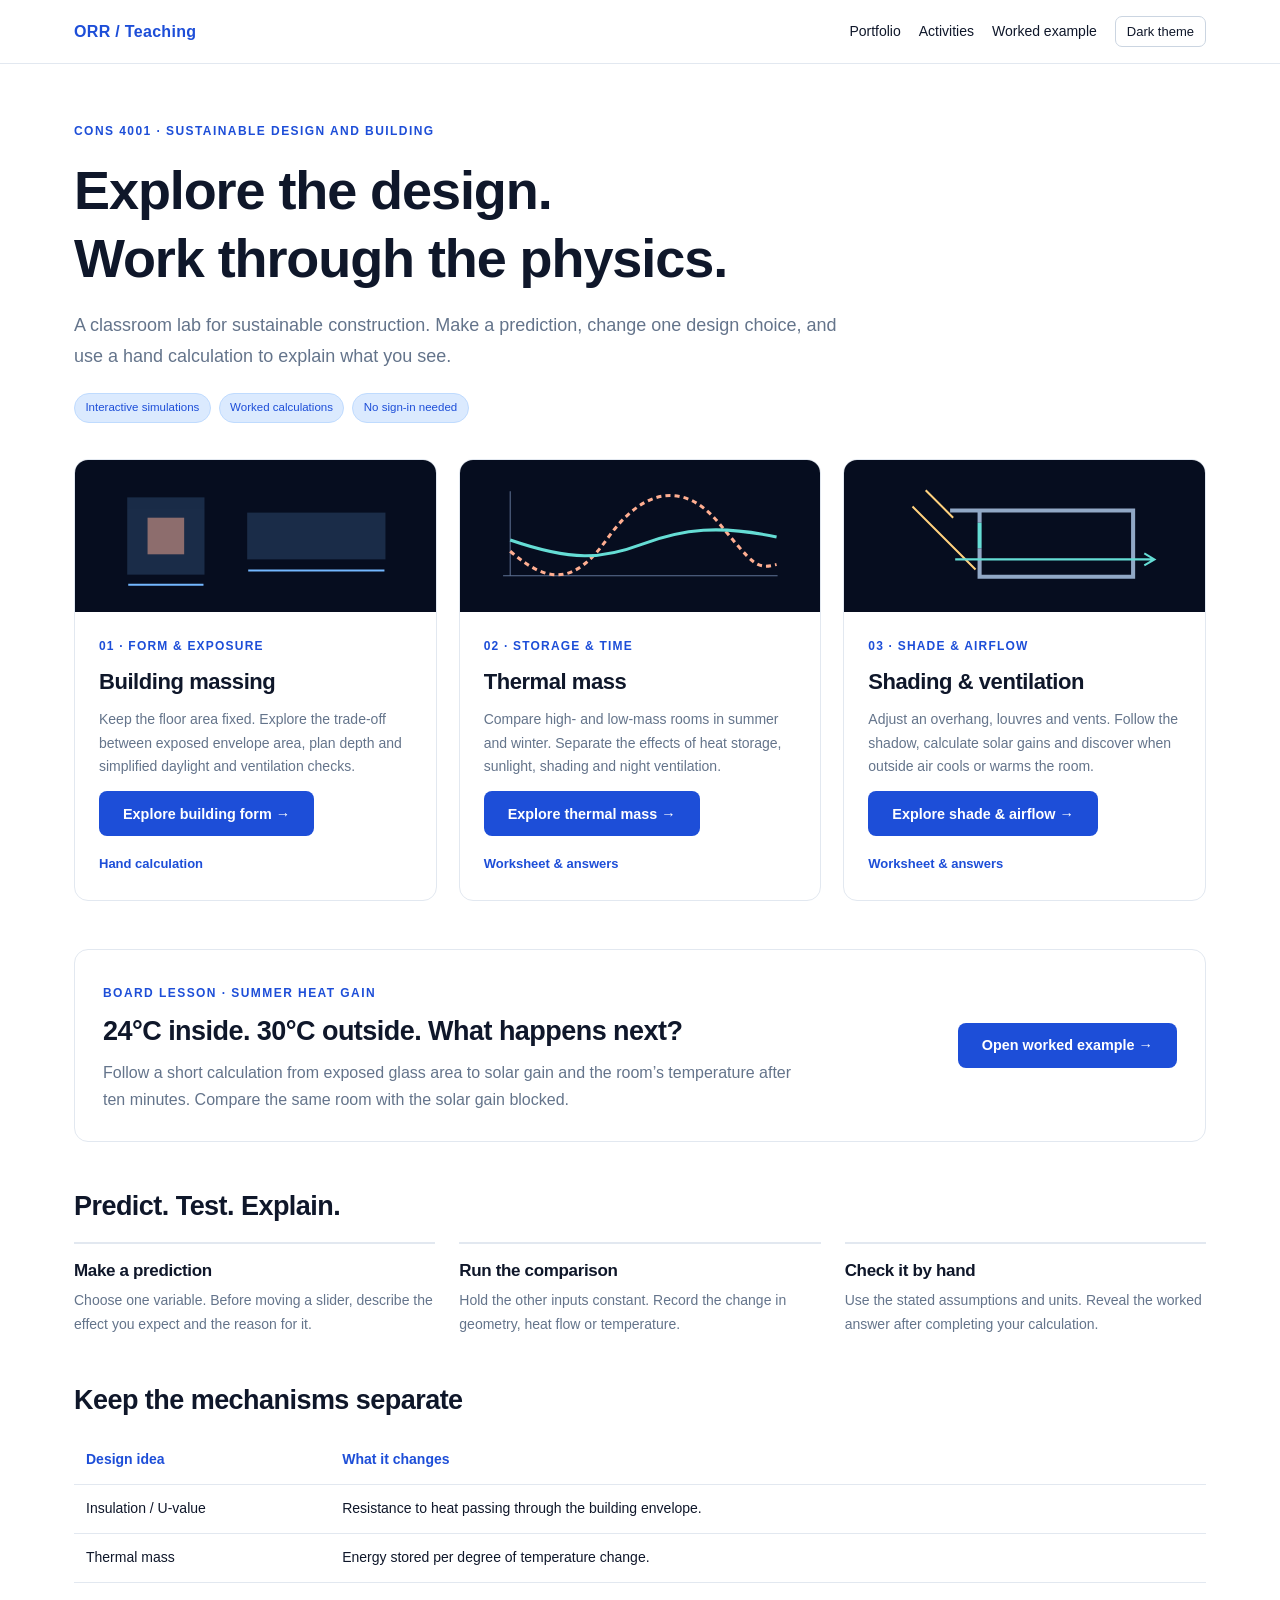
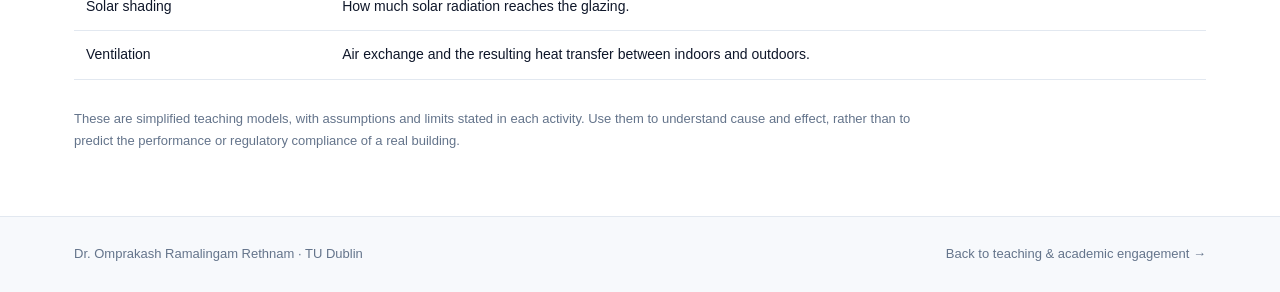
==== teaching/index.html @ 3f5b59b4 "Add Sustainable Construction Lab with interactive classroom activities" ====
<!DOCTYPE html>
<html lang="en" data-theme="light"><head><meta charset="utf-8"><meta name="viewport" content="width=device-width,initial-scale=1">
<title>Sustainable Construction Lab | Dr. Omprakash Ramalingam Rethnam</title>
<meta name="description" content="Interactive teaching tools and worked calculations for building form, thermal mass, solar shading and natural ventilation. Sustainable construction with Dr. Omprakash Ramalingam Rethnam, TU Dublin.">
<link rel="stylesheet" href="../css/style.css"><link rel="stylesheet" href="../css/teaching.css">
</head><body>
<header class="lab-header"><div class="lab-header-inner"><a class="lab-brand" href="../index.html">ORR / Teaching</a><nav aria-label="Teaching navigation"><a href="../index.html#teaching">Portfolio</a><a href="#activities">Activities</a><a href="#worked-example">Worked example</a><button id="labTheme" class="lab-theme" type="button">Dark theme</button></nav></div></header>
<main class="lab-main"><span class="lab-eyebrow">CONS 4001 · Sustainable Design and Building</span><h1>Explore the design.<br>Work through the physics.</h1><p class="lab-lead">A classroom lab for sustainable construction. Make a prediction, change one design choice, and use a hand calculation to explain what you see.</p>
<div class="lab-meta"><span class="chip">Interactive simulations</span><span class="chip">Worked calculations</span><span class="chip">No sign-in needed</span></div>
<div id="activities" class="lesson-grid">
<article class="lesson-card"><div class="lesson-art"><svg viewBox="0 0 300 120" role="img" aria-label="Compact and elongated building footprints"><rect x="25" y="23" width="74" height="74" fill="currentColor" opacity=".18" stroke="currentColor" stroke-width="2"/><rect x="44" y="42" width="36" height="36" fill="#ffae91" opacity=".5"/><rect x="143" y="38" width="134" height="44" fill="currentColor" opacity=".18" stroke="currentColor" stroke-width="2"/><path d="M25 108H99M143 94H277" stroke="currentColor" stroke-width="2"/></svg></div><div class="lesson-body"><span class="lesson-index">01 · Form & exposure</span><h2>Building massing</h2><p>Keep the floor area fixed. Explore the trade-off between exposed envelope area, plan depth and simplified daylight and ventilation checks.</p><a class="btn btn-primary" href="building-massing.html">Explore building form →</a><div class="lesson-links"><a href="building-massing.html#calculate">Hand calculation</a></div></div></article>
<article class="lesson-card"><div class="lesson-art"><svg viewBox="0 0 300 120" role="img" aria-label="Large and small daily temperature swings"><path d="M15 99H285M22 16V99" fill="none" stroke="#5e7194"/><path d="M22 75C58 106 84 110 118 62S192 5 227 47S264 93 284 88" fill="none" stroke="#ffae91" stroke-width="3" stroke-dasharray="5 4"/><path d="M22 64C83 85 112 83 152 68S228 49 284 61" fill="none" stroke="#65ddd5" stroke-width="3"/></svg></div><div class="lesson-body"><span class="lesson-index">02 · Storage & time</span><h2>Thermal mass</h2><p>Compare high- and low-mass rooms in summer and winter. Separate the effects of heat storage, sunlight, shading and night ventilation.</p><a class="btn btn-primary" href="thermal-mass.html">Explore thermal mass →</a><div class="lesson-links"><a href="thermal-mass.html#calculate">Worksheet & answers</a></div></div></article>
<article class="lesson-card"><div class="lesson-art"><svg viewBox="0 0 300 120" role="img" aria-label="A shaded room with cross ventilation"><path d="M77 35H257V100H106V72M106 35V47" fill="none" stroke="#91a8c6" stroke-width="4"/><path d="M106 47V72" stroke="#65ddd5" stroke-width="4"/><path d="M53 15L80 42M40 31L102 93" stroke="#ffd17e" stroke-width="2"/><path d="M82 83H277M268 77L278 83L268 89" fill="none" stroke="#65ddd5" stroke-width="2"/></svg></div><div class="lesson-body"><span class="lesson-index">03 · Shade & airflow</span><h2>Shading & ventilation</h2><p>Adjust an overhang, louvres and vents. Follow the shadow, calculate solar gains and discover when outside air cools or warms the room.</p><a class="btn btn-primary" href="shading-ventilation.html">Explore shade & airflow →</a><div class="lesson-links"><a href="shading-ventilation.html#calculate">Worksheet & answers</a></div></div></article>
</div>
<section class="lab-section" id="worked-example"><div class="board-feature"><div><span class="lab-eyebrow">Board lesson · Summer heat gain</span><h2 style="margin:10px 0">24°C inside. 30°C outside. What happens next?</h2><p>Follow a short calculation from exposed glass area to solar gain and the room’s temperature after ten minutes. Compare the same room with the solar gain blocked.</p></div><a href="summer-heat-gain.html" class="btn btn-primary">Open worked example →</a></div></section>
<section class="lab-section"><h2>Predict. Test. Explain.</h2><div class="lab-steps"><div class="lab-step"><h3>Make a prediction</h3><p>Choose one variable. Before moving a slider, describe the effect you expect and the reason for it.</p></div><div class="lab-step"><h3>Run the comparison</h3><p>Hold the other inputs constant. Record the change in geometry, heat flow or temperature.</p></div><div class="lab-step"><h3>Check it by hand</h3><p>Use the stated assumptions and units. Reveal the worked answer after completing your calculation.</p></div></div></section>
<section class="lab-section"><h2>Keep the mechanisms separate</h2><table class="lab-concept-table"><thead><tr><th>Design idea</th><th>What it changes</th></tr></thead><tbody><tr><td>Insulation / U-value</td><td>Resistance to heat passing through the building envelope.</td></tr><tr><td>Thermal mass</td><td>Energy stored per degree of temperature change.</td></tr><tr><td>Solar shading</td><td>How much solar radiation reaches the glazing.</td></tr><tr><td>Ventilation</td><td>Air exchange and the resulting heat transfer between indoors and outdoors.</td></tr></tbody></table></section>
<p class="lab-disclaimer">These are simplified teaching models, with assumptions and limits stated in each activity. Use them to understand cause and effect, rather than to predict the performance or regulatory compliance of a real building.</p>
</main><footer class="lab-footer"><div class="lab-footer-inner"><span>Dr. Omprakash Ramalingam Rethnam · TU Dublin</span><a href="../index.html#teaching">Back to teaching & academic engagement →</a></div></footer><script src="lab-navigation.js"></script></body></html>
---- css/style.css ----
/* ============================================================
   OMPRAKASH RAMALINGAM RETHNAM — ACADEMIC PORTFOLIO
   style.css
   ============================================================ */

/* ===================== VARIABLES ===================== */
:root {
    /* Colours */
    --bg: #ffffff;
    --bg-alt: #f7f9fc;
    --text: #0f172a;
    --text-muted: #64748b;
    --text-light: #94a3b8;
    --accent: #1d4ed8;
    --accent-hover: #1e40af;
    --accent-rgb: 29, 78, 216;
    --accent-light: #dbeafe;
    --accent-mid: #bfdbfe;
    --border: #e2e8f0;
    --border-strong: #cbd5e1;
    --card: #ffffff;
    --card-hover: #f8fafc;
    --shadow-sm: 0 1px 3px rgba(0,0,0,0.07), 0 1px 2px rgba(0,0,0,0.05);
    --shadow-md: 0 4px 16px rgba(0,0,0,0.08), 0 2px 6px rgba(0,0,0,0.05);
    --shadow-lg: 0 10px 40px rgba(0,0,0,0.1), 0 4px 12px rgba(0,0,0,0.06);

    /* Hero always dark */
    --hero-bg: #060d1f;
    --hero-bg2: #0a1a35;
    --hero-text: #f1f5f9;
    --hero-muted: #94a3b8;
    --hero-border: rgba(255,255,255,0.1);

    /* Layout */
    --container: 1180px;
    --nav-h: 68px;

    /* Typography */
    --font: 'Inter', -apple-system, BlinkMacSystemFont, sans-serif;

    /* Transition */
    --transition: 0.22s cubic-bezier(0.4, 0, 0.2, 1);
    --transition-slow: 0.4s cubic-bezier(0.4, 0, 0.2, 1);
}

[data-theme="dark"] {
    --bg: #060d1f;
    --bg-alt: #0c1630;
    --text: #e2e8f0;
    --text-muted: #94a3b8;
    --text-light: #64748b;
    --accent: #3b82f6;
    --accent-hover: #60a5fa;
    --accent-rgb: 59, 130, 246;
    --accent-light: #1e3a5f;
    --accent-mid: #1e40af;
    --border: #1e293b;
    --border-strong: #2d3f5c;
    --card: #0d1a2d;
    --card-hover: #111f36;
    --shadow-sm: 0 1px 3px rgba(0,0,0,0.4), 0 1px 2px rgba(0,0,0,0.3);
    --shadow-md: 0 4px 16px rgba(0,0,0,0.4), 0 2px 6px rgba(0,0,0,0.3);
    --shadow-lg: 0 10px 40px rgba(0,0,0,0.5), 0 4px 12px rgba(0,0,0,0.3);
}

/* ===================== RESET ===================== */
*, *::before, *::after { box-sizing: border-box; margin: 0; padding: 0; }
html { scroll-behavior: smooth; font-size: 16px; }
body {
    font-family: var(--font);
    background: var(--bg);
    color: var(--text);
    line-height: 1.7;
    transition: background var(--transition), color var(--transition);
    overflow-x: hidden;
}
img { max-width: 100%; display: block; }
a { text-decoration: none; color: inherit; }
button { cursor: pointer; border: none; background: none; font-family: inherit; }

/* ===================== TYPOGRAPHY ===================== */
h1, h2, h3, h4, h5 { line-height: 1.25; font-weight: 700; letter-spacing: -0.02em; }
p { color: var(--text-muted); }

/* ===================== CONTAINER ===================== */
.container {
    max-width: var(--container);
    margin: 0 auto;
    padding: 0 2rem;
}

/* ===================== NAVIGATION ===================== */
.navbar {
    position: fixed;
    top: 0;
    left: 0;
    right: 0;
    height: var(--nav-h);
    z-index: 1000;
    transition: background var(--transition), box-shadow var(--transition), border-color var(--transition);
    border-bottom: 1px solid transparent;
}
.navbar.scrolled {
    background: rgba(6, 13, 31, 0.97);
    backdrop-filter: blur(16px);
    -webkit-backdrop-filter: blur(16px);
    border-bottom-color: var(--hero-border);
    box-shadow: 0 2px 20px rgba(0,0,0,0.3);
}
[data-theme="light"] .navbar.scrolled {
    background: rgba(255, 255, 255, 0.97);
    border-bottom-color: var(--border);
    box-shadow: var(--shadow-sm);
}
.nav-container {
    max-width: var(--container);
    margin: 0 auto;
    padding: 0 2rem;
    height: 100%;
    display: flex;
    align-items: center;
    justify-content: space-between;
}
.nav-logo {
    font-size: 1.1rem;
    font-weight: 800;
    letter-spacing: 0.05em;
    color: #e2e8f0;
    transition: color var(--transition);
}
.navbar.scrolled .nav-logo { color: var(--accent); }
.nav-links {
    display: flex;
    align-items: center;
    gap: 0.25rem;
}
.nav-link {
    color: rgba(255,255,255,0.75);
    font-size: 0.875rem;
    font-weight: 500;
    padding: 0.5rem 0.85rem;
    border-radius: 6px;
    transition: color var(--transition), background var(--transition);
}
.nav-link:hover { color: #fff; background: rgba(255,255,255,0.08); }
.nav-link.active { color: #fff; }
.navbar.scrolled .nav-link { color: var(--text-muted); }
.navbar.scrolled .nav-link:hover { color: var(--text); background: var(--bg-alt); }
.navbar.scrolled .nav-link.active { color: var(--accent); }

.nav-actions { display: flex; align-items: center; gap: 0.75rem; }
.theme-toggle {
    width: 36px; height: 36px;
    border-radius: 8px;
    display: flex; align-items: center; justify-content: center;
    color: rgba(255,255,255,0.7);
    transition: color var(--transition), background var(--transition);
}
.theme-toggle:hover { color: #fff; background: rgba(255,255,255,0.1); }
.navbar.scrolled .theme-toggle { color: var(--text-muted); }
.navbar.scrolled .theme-toggle:hover { color: var(--text); background: var(--bg-alt); }

[data-theme="light"] .icon-moon { display: none; }
[data-theme="dark"] .icon-sun { display: none; }

.hamburger {
    display: none;
    flex-direction: column;
    gap: 5px;
    width: 36px; height: 36px;
    align-items: center;
    justify-content: center;
    border-radius: 8px;
    transition: background var(--transition);
}
.hamburger span {
    display: block;
    width: 20px; height: 2px;
    background: rgba(255,255,255,0.8);
    border-radius: 2px;
    transition: transform var(--transition), opacity var(--transition);
}
.hamburger.open span:nth-child(1) { transform: translateY(7px) rotate(45deg); }
.hamburger.open span:nth-child(2) { opacity: 0; }
.hamburger.open span:nth-child(3) { transform: translateY(-7px) rotate(-45deg); }

/* ===================== HERO ===================== */
.hero {
    position: relative;
    min-height: 100vh;
    background: linear-gradient(135deg, var(--hero-bg) 0%, var(--hero-bg2) 60%, #0c2044 100%);
    display: flex;
    flex-direction: column;
    justify-content: center;
    overflow: hidden;
    padding-top: var(--nav-h);
}
.hero-bg-grid {
    position: absolute;
    inset: 0;
    background-image:
        linear-gradient(rgba(255,255,255,0.03) 1px, transparent 1px),
        linear-gradient(90deg, rgba(255,255,255,0.03) 1px, transparent 1px);
    background-size: 60px 60px;
    pointer-events: none;
}
.hero-glow {
    position: absolute;
    top: 20%;
    right: 15%;
    width: 600px; height: 600px;
    background: radial-gradient(circle, rgba(29,78,216,0.18) 0%, transparent 70%);
    pointer-events: none;
}

.hero-container {
    max-width: var(--container);
    margin: 0 auto;
    padding: 5rem 2rem 3rem;
    display: grid;
    grid-template-columns: 1fr 420px;
    gap: 4rem;
    align-items: center;
}
.hero-badge {
    display: inline-flex;
    align-items: center;
    gap: 0.5rem;
    background: rgba(29,78,216,0.2);
    border: 1px solid rgba(59,130,246,0.3);
    color: #93c5fd;
    font-size: 0.8rem;
    font-weight: 500;
    letter-spacing: 0.02em;
    padding: 0.4rem 0.9rem;
    border-radius: 100px;
    margin-bottom: 1.5rem;
}
.badge-dot {
    width: 6px; height: 6px;
    background: #34d399;
    border-radius: 50%;
    animation: pulse-dot 2s infinite;
}
@keyframes pulse-dot {
    0%, 100% { opacity: 1; }
    50% { opacity: 0.4; }
}
.hero-name {
    font-size: clamp(2.5rem, 5vw, 4rem);
    font-weight: 800;
    color: #f1f5f9;
    line-height: 1.1;
    margin-bottom: 1.25rem;
    letter-spacing: -0.03em;
}
.name-accent {
    display: block;
    background: linear-gradient(135deg, #60a5fa 0%, #a78bfa 100%);
    -webkit-background-clip: text;
    -webkit-text-fill-color: transparent;
    background-clip: text;
}
.hero-tagline {
    color: #94a3b8;
    font-size: 1rem;
    font-weight: 500;
    margin-bottom: 0.75rem;
    letter-spacing: 0.01em;
}
.hero-bio {
    color: #64748b;
    font-size: 0.9rem;
    margin-bottom: 2rem;
}
.hero-actions {
    display: flex;
    flex-wrap: wrap;
    gap: 0.75rem;
    margin-bottom: 3rem;
}

/* Buttons */
.btn {
    display: inline-flex;
    align-items: center;
    gap: 0.5rem;
    padding: 0.65rem 1.5rem;
    border-radius: 8px;
    font-size: 0.9rem;
    font-weight: 600;
    transition: all var(--transition);
    white-space: nowrap;
}
.btn-primary {
    background: var(--accent);
    color: #fff;
    box-shadow: 0 0 0 0 rgba(var(--accent-rgb), 0.4);
}
.btn-primary:hover {
    background: #2563eb;
    transform: translateY(-1px);
    box-shadow: 0 4px 20px rgba(var(--accent-rgb), 0.4);
}
.btn-ghost {
    color: #cbd5e1;
    border: 1px solid rgba(255,255,255,0.15);
    background: rgba(255,255,255,0.04);
}
.btn-ghost:hover {
    color: #fff;
    border-color: rgba(255,255,255,0.3);
    background: rgba(255,255,255,0.08);
    transform: translateY(-1px);
}

.hero-stats {
    display: flex;
    align-items: center;
    gap: 0;
    flex-wrap: wrap;
    gap: 1rem;
}
.stat-item { text-align: center; }
.stat-number {
    display: block;
    font-size: 1.75rem;
    font-weight: 800;
    color: #f1f5f9;
    letter-spacing: -0.03em;
    line-height: 1;
}
.stat-label {
    display: block;
    font-size: 0.75rem;
    color: #64748b;
    margin-top: 0.25rem;
    white-space: nowrap;
}
.stat-divider {
    width: 1px;
    height: 36px;
    background: rgba(255,255,255,0.1);
}

/* Hero Visual */
.hero-visual {
    position: relative;
    display: flex;
    justify-content: center;
    align-items: center;
    height: 420px;
}
.profile-frame {
    position: relative;
    width: 260px; height: 260px;
}
.profile-photo {
    width: 100%; height: 100%;
    border-radius: 50%;
    background: linear-gradient(135deg, #1e3a5f, #2d4a80);
    border: 3px solid rgba(59,130,246,0.55);
    display: flex;
    align-items: center;
    justify-content: center;
    overflow: hidden;
    box-shadow: 0 0 60px rgba(29,78,216,0.3);
    /* Force GPU layer for sharper rendering */
    transform: translateZ(0);
    -webkit-transform: translateZ(0);
    backface-visibility: hidden;
    -webkit-backface-visibility: hidden;
}
.profile-photo img {
    width: 100%;
    height: 100%;
    object-fit: cover;
    object-position: center top;
    /* No border-radius here — container clip handles it */
    display: block;
    /* Sharper downscaling */
    image-rendering: -webkit-optimize-contrast;
    image-rendering: high-quality;
}
.profile-initials {
    font-size: 3.5rem;
    font-weight: 800;
    color: #60a5fa;
    letter-spacing: 0.05em;
}
.profile-ring {
    position: absolute;
    inset: -8px;
    border-radius: 50%;
    border: 2px dashed rgba(59,130,246,0.25);
    animation: spin-slow 20s linear infinite;
}
@keyframes spin-slow { to { transform: rotate(360deg); } }

.floating-badge {
    position: absolute;
    display: flex;
    align-items: center;
    gap: 0.5rem;
    background: rgba(255,255,255,0.08);
    backdrop-filter: blur(12px);
    border: 1px solid rgba(255,255,255,0.12);
    border-radius: 100px;
    padding: 0.45rem 0.9rem;
    font-size: 0.78rem;
    font-weight: 500;
    color: #e2e8f0;
    white-space: nowrap;
    box-shadow: 0 4px 16px rgba(0,0,0,0.3);
}
.fb-icon { font-size: 1rem; }
.fb-1 { top: 10%; left: -30%; animation: float1 4s ease-in-out infinite; }
.fb-2 { bottom: 25%; left: -40%; animation: float2 5s ease-in-out infinite; }
.fb-3 { top: 30%; right: -30%; animation: float3 4.5s ease-in-out infinite; }

@keyframes float1 { 0%,100%{transform:translateY(0)} 50%{transform:translateY(-8px)} }
@keyframes float2 { 0%,100%{transform:translateY(0)} 50%{transform:translateY(8px)} }
@keyframes float3 { 0%,100%{transform:translateY(0)} 50%{transform:translateY(-6px)} }

.hero-scroll {
    position: absolute;
    bottom: 2rem;
    left: 50%;
    transform: translateX(-50%);
    display: flex;
    flex-direction: column;
    align-items: center;
    gap: 0.5rem;
}
.hero-scroll span { font-size: 0.7rem; letter-spacing: 0.15em; color: #475569; text-transform: uppercase; }
.scroll-bar {
    width: 1px;
    height: 40px;
    background: rgba(255,255,255,0.1);
    border-radius: 1px;
    overflow: hidden;
}
.scroll-progress {
    width: 100%;
    height: 40%;
    background: #3b82f6;
    border-radius: 1px;
    animation: scroll-anim 2s ease-in-out infinite;
}
@keyframes scroll-anim {
    0% { transform: translateY(-100%); }
    100% { transform: translateY(300%); }
}

/* ===================== SECTIONS ===================== */
.section { padding: 6rem 0; }
.section-alt { background: var(--bg-alt); }

.section-header {
    margin-bottom: 3.5rem;
}
.section-tag {
    display: inline-block;
    font-size: 0.75rem;
    font-weight: 600;
    letter-spacing: 0.12em;
    text-transform: uppercase;
    color: var(--accent);
    margin-bottom: 0.75rem;
}
.section-title {
    font-size: clamp(1.75rem, 3vw, 2.5rem);
    color: var(--text);
    letter-spacing: -0.025em;
}

/* ===================== ABOUT ===================== */
.about-grid {
    display: grid;
    grid-template-columns: 1fr 1.4fr;
    gap: 4rem;
    align-items: start;
}
.about-text .lead {
    font-size: 1.05rem;
    color: var(--text);
    font-weight: 400;
    margin-bottom: 1.25rem;
    line-height: 1.8;
}
.about-text p { margin-bottom: 1rem; }
.about-links {
    display: flex;
    flex-wrap: wrap;
    gap: 0.75rem;
    margin-top: 1.75rem;
}
.icon-link {
    display: inline-flex;
    align-items: center;
    gap: 0.4rem;
    font-size: 0.875rem;
    font-weight: 500;
    color: var(--accent);
    padding: 0.5rem 1rem;
    border-radius: 8px;
    border: 1px solid var(--accent-light);
    background: var(--accent-light);
    transition: all var(--transition);
}
.icon-link:hover {
    background: var(--accent);
    color: #fff;
    border-color: var(--accent);
    transform: translateY(-1px);
    box-shadow: var(--shadow-sm);
}

.interests-panel { }
.panel-title {
    font-size: 1.1rem;
    color: var(--text);
    margin-bottom: 1.25rem;
    font-weight: 600;
}
.interests-grid {
    display: grid;
    grid-template-columns: 1fr 1fr;
    gap: 1rem;
}
.interest-card {
    background: var(--card);
    border: 1px solid var(--border);
    border-radius: 12px;
    padding: 1.25rem;
    transition: all var(--transition);
}
.interest-card:hover {
    border-color: var(--accent);
    box-shadow: var(--shadow-md);
    transform: translateY(-2px);
}
.ic-icon { font-size: 1.5rem; margin-bottom: 0.6rem; }
.interest-card h4 {
    font-size: 0.875rem;
    font-weight: 600;
    color: var(--text);
    margin-bottom: 0.4rem;
    line-height: 1.3;
}
.interest-card p {
    font-size: 0.8rem;
    line-height: 1.6;
}

/* ===================== EDUCATION ===================== */
.block-title {
    font-size: 1.15rem;
    font-weight: 700;
    color: var(--text);
    margin-bottom: 1.5rem;
    margin-top: 3.5rem;
    padding-bottom: 0.65rem;
    border-bottom: 2px solid var(--border);
}
.edu-block { }
.edu-grid {
    display: grid;
    grid-template-columns: repeat(3, 1fr);
    gap: 1.25rem;
}
.edu-card {
    background: var(--card);
    border: 1px solid var(--border);
    border-radius: 14px;
    padding: 1.4rem;
    display: flex;
    gap: 1rem;
    align-items: flex-start;
    transition: all var(--transition);
}
.edu-card:hover {
    border-color: var(--accent);
    box-shadow: var(--shadow-md);
    transform: translateY(-2px);
}
.edu-icon { font-size: 1.6rem; flex-shrink: 0; }
.edu-degree {
    font-size: 0.95rem;
    font-weight: 700;
    color: var(--text);
    line-height: 1.3;
    margin-bottom: 0.2rem;
}
.edu-field {
    font-size: 0.82rem;
    color: var(--accent);
    font-weight: 500;
    margin-bottom: 0.3rem;
}
.edu-inst {
    font-size: 0.82rem;
    color: var(--text-muted);
    margin-bottom: 0.5rem;
    line-height: 1.4;
}
.edu-meta {
    display: flex;
    gap: 0.75rem;
    align-items: center;
    margin-bottom: 0.4rem;
}
.edu-year {
    font-size: 0.75rem;
    font-weight: 600;
    color: var(--text-light);
}
.edu-grade {
    font-size: 0.75rem;
    font-weight: 700;
    color: #059669;
    background: rgba(52,211,153,0.12);
    padding: 0.15rem 0.55rem;
    border-radius: 100px;
    border: 1px solid rgba(52,211,153,0.25);
}
.edu-note {
    font-size: 0.75rem;
    color: var(--text-light);
    font-style: italic;
    line-height: 1.4;
}

/* ===================== SKILLS ===================== */
.skills-block { }
.skills-grid {
    display: grid;
    grid-template-columns: repeat(2, 1fr);
    gap: 1.25rem;
}
.skill-category {
    background: var(--card);
    border: 1px solid var(--border);
    border-radius: 14px;
    padding: 1.4rem;
    transition: all var(--transition);
}
.skill-category:hover {
    border-color: var(--border-strong);
    box-shadow: var(--shadow-sm);
}
.skill-cat-icon { font-size: 1.4rem; margin-bottom: 0.5rem; }
.skill-category h4 {
    font-size: 0.88rem;
    font-weight: 700;
    color: var(--text);
    margin-bottom: 0.85rem;
}
.skill-pills {
    display: flex;
    flex-wrap: wrap;
    gap: 0.4rem;
}
.skill-pills span {
    font-size: 0.75rem;
    font-weight: 500;
    color: var(--text-muted);
    background: var(--bg-alt);
    border: 1px solid var(--border);
    padding: 0.25rem 0.65rem;
    border-radius: 100px;
    transition: all var(--transition);
}
.skill-category:hover .skill-pills span {
    border-color: var(--accent-mid);
    color: var(--accent);
    background: var(--accent-light);
}

/* ===================== RESEARCH ===================== */
.projects-grid {
    display: grid;
    grid-template-columns: 1fr 1fr;
    gap: 1.5rem;
}
.project-card {
    background: var(--card);
    border: 1px solid var(--border);
    border-radius: 16px;
    padding: 1.75rem;
    transition: all var(--transition);
    position: relative;
}
.project-card:hover {
    box-shadow: var(--shadow-lg);
    transform: translateY(-3px);
    border-color: var(--border-strong);
}
.project-featured {
    grid-column: span 2;
    background: linear-gradient(135deg, #0c1f3f 0%, #0f2d5a 100%);
    border-color: rgba(59,130,246,0.25);
}
[data-theme="light"] .project-featured {
    background: linear-gradient(135deg, #eff6ff 0%, #dbeafe 100%);
    border-color: #bfdbfe;
}
.project-proposed {
    border: 1px dashed rgba(var(--accent-rgb), 0.4);
    background: linear-gradient(135deg, var(--card) 0%, var(--accent-light) 100%);
}

.project-status {
    display: inline-flex;
    font-size: 0.72rem;
    font-weight: 600;
    letter-spacing: 0.05em;
    text-transform: uppercase;
    padding: 0.3rem 0.7rem;
    border-radius: 100px;
    margin-bottom: 1rem;
}
.status-active { background: rgba(52,211,153,0.15); color: #34d399; border: 1px solid rgba(52,211,153,0.25); }
.status-complete { background: rgba(148,163,184,0.15); color: #94a3b8; border: 1px solid rgba(148,163,184,0.25); }
.status-proposed { background: rgba(var(--accent-rgb),0.15); color: var(--accent); border: 1px solid rgba(var(--accent-rgb),0.25); }

.project-header {
    display: flex;
    align-items: flex-start;
    justify-content: space-between;
    gap: 1rem;
    margin-bottom: 0.25rem;
}
.project-card h3 {
    font-size: 1.4rem;
    color: var(--text);
    margin-bottom: 0.25rem;
}
.project-featured h3 { color: #e2e8f0; }
[data-theme="light"] .project-featured h3 { color: #0f172a; }

.project-score {
    background: linear-gradient(135deg, #3b82f6, #8b5cf6);
    color: #fff;
    font-size: 0.9rem;
    font-weight: 800;
    padding: 0.4rem 0.8rem;
    border-radius: 8px;
    white-space: nowrap;
    flex-shrink: 0;
}
.project-disclosure {
    font-size: 0.72rem;
    color: #60a5fa;
    text-align: right;
    flex-shrink: 0;
    line-height: 1.4;
}
[data-theme="light"] .project-disclosure { color: var(--accent); }

.project-fullname {
    font-size: 0.82rem;
    font-weight: 600;
    color: #60a5fa;
    margin-bottom: 0.75rem;
    line-height: 1.4;
}
[data-theme="light"] .project-fullname { color: var(--accent); }
.project-card:not(.project-featured) .project-fullname { color: var(--accent); }

.project-desc { font-size: 0.88rem; margin-bottom: 1rem; line-height: 1.7; }
.project-featured .project-desc { color: #94a3b8; }
[data-theme="light"] .project-featured .project-desc { color: var(--text-muted); }

.project-info {
    display: flex;
    flex-direction: column;
    gap: 0.2rem;
    margin-bottom: 1rem;
}
.project-info span { font-size: 0.78rem; color: var(--text-light); }
.project-featured .project-info span { color: #64748b; }

.project-chips { display: flex; flex-wrap: wrap; gap: 0.4rem; }
.chip {
    font-size: 0.72rem;
    font-weight: 500;
    color: var(--accent);
    background: var(--accent-light);
    padding: 0.25rem 0.65rem;
    border-radius: 100px;
    border: 1px solid var(--accent-mid);
}
.project-featured .chip { color: #93c5fd; background: rgba(59,130,246,0.15); border-color: rgba(59,130,246,0.25); }
[data-theme="light"] .project-featured .chip { color: var(--accent); background: var(--accent-light); border-color: var(--accent-mid); }

/* ===================== RESEARCH PROPOSALS ===================== */
.proposals-lead {
    font-size: 0.92rem;
    color: var(--text-muted);
    line-height: 1.75;
    max-width: 80ch;
    margin-bottom: 1.6rem;
}
.proposals-list {
    display: flex;
    flex-direction: column;
    gap: 0.85rem;
}
.proposal-row {
    background: var(--card);
    border: 1px solid var(--border);
    border-radius: 14px;
    padding: 1.2rem 1.4rem;
    transition: all var(--transition);
}
.proposal-row:hover {
    border-color: var(--border-strong);
    box-shadow: var(--shadow-sm);
    transform: translateY(-2px);
}
.proposal-top {
    display: flex;
    align-items: center;
    justify-content: space-between;
    gap: 0.75rem 1rem;
    margin-bottom: 0.6rem;
    flex-wrap: wrap;
}
.proposal-status {
    display: inline-flex;
    font-size: 0.68rem;
    font-weight: 600;
    letter-spacing: 0.05em;
    text-transform: uppercase;
    padding: 0.25rem 0.65rem;
    border-radius: 100px;
}
.proposal-amount {
    font-size: 0.8rem;
    font-weight: 700;
    color: var(--text);
    white-space: nowrap;
}
.proposal-title {
    font-size: 0.95rem;
    font-weight: 700;
    color: var(--text);
    line-height: 1.45;
    margin-bottom: 0.4rem;
}
.proposal-meta {
    font-size: 0.78rem;
    color: var(--text-light);
    line-height: 1.55;
}

/* ===================== PUBLICATIONS ===================== */
.pub-controls {
    display: flex;
    align-items: center;
    justify-content: space-between;
    gap: 1rem;
    margin-bottom: 2.5rem;
    flex-wrap: wrap;
}
.pub-filter { display: flex; gap: 0.4rem; flex-wrap: wrap; }
.filter-btn {
    font-size: 0.82rem;
    font-weight: 500;
    padding: 0.5rem 1.1rem;
    border-radius: 8px;
    border: 1px solid var(--border);
    color: var(--text-muted);
    background: var(--card);
    transition: all var(--transition);
}
.filter-btn:hover {
    border-color: var(--accent);
    color: var(--accent);
}
.filter-btn.active {
    background: var(--accent);
    color: #fff;
    border-color: var(--accent);
}
.pub-count {
    font-size: 0.82rem;
    color: var(--text-light);
    font-weight: 500;
}

.publications-list { display: flex; flex-direction: column; gap: 0; }
.pub-year-group {
    display: grid;
    grid-template-columns: 72px 1fr;
    gap: 1.5rem;
    padding: 1.5rem 0;
    border-bottom: 1px solid var(--border);
    transition: opacity var(--transition), max-height var(--transition-slow);
}
.pub-year-group:last-child { border-bottom: none; }
.pub-year-group.hidden { display: none; }
.pub-year-group:hover .pub-entry { background: var(--card-hover); border-radius: 10px; }

.pub-year-label {
    font-size: 0.82rem;
    font-weight: 700;
    color: var(--accent);
    padding-top: 0.25rem;
    letter-spacing: 0.02em;
}

.pub-entry { padding: 0.5rem 0.75rem; transition: background var(--transition); border-radius: 8px; }
.pub-badges {
    display: flex;
    flex-wrap: wrap;
    gap: 0.4rem;
    margin-bottom: 0.6rem;
}
.pbadge {
    font-size: 0.68rem;
    font-weight: 700;
    letter-spacing: 0.05em;
    padding: 0.2rem 0.55rem;
    border-radius: 4px;
    text-transform: uppercase;
}
.pbadge-q1 { background: rgba(52,211,153,0.15); color: #059669; border: 1px solid rgba(52,211,153,0.3); }
.pbadge-journal { background: var(--accent-light); color: var(--accent); border: 1px solid var(--accent-mid); }
.pbadge-conf { background: rgba(139,92,246,0.12); color: #7c3aed; border: 1px solid rgba(139,92,246,0.25); }
.pbadge-ieee { background: rgba(59,130,246,0.1); color: #2563eb; border: 1px solid rgba(59,130,246,0.2); }
.pbadge-ibpsa { background: rgba(239,68,68,0.1); color: #dc2626; border: 1px solid rgba(239,68,68,0.2); }
.pbadge-springer { background: rgba(245,158,11,0.12); color: #d97706; border: 1px solid rgba(245,158,11,0.25); }
.pbadge-award { background: rgba(251,191,36,0.15); color: #b45309; border: 1px solid rgba(251,191,36,0.3); }
.pbadge-new { background: rgba(52,211,153,0.1); color: #059669; border: 1px solid rgba(52,211,153,0.2); }

.pub-title {
    font-size: 0.93rem;
    font-weight: 600;
    color: var(--text);
    line-height: 1.5;
    margin-bottom: 0.4rem;
}
.pub-authors {
    font-size: 0.82rem;
    color: var(--text-muted);
    margin-bottom: 0.25rem;
}
.pub-venue {
    font-size: 0.8rem;
    color: var(--text-light);
    font-style: italic;
    margin-bottom: 0.4rem;
}
.pub-link {
    display: inline-flex;
    font-size: 0.78rem;
    font-weight: 500;
    color: var(--accent);
    transition: color var(--transition);
}
.pub-link:hover { color: var(--accent-hover); text-decoration: underline; }

/* Featured (dark) project card needs a lighter link colour for contrast */
.project-featured .pub-link { color: #93c5fd; }
.project-featured .pub-link:hover { color: #bfdbfe; }
[data-theme="light"] .project-featured .pub-link { color: #93c5fd; }
[data-theme="light"] .project-featured .pub-link:hover { color: #bfdbfe; }

/* ===================== OPPORTUNITIES ===================== */
.opp-lead {
    max-width: 760px;
    margin-bottom: 2.5rem;
    font-size: 1rem;
    line-height: 1.75;
}

/* Third card spans the full row so the grid does not end on a gap */
.opp-wide { grid-column: 1 / -1; }

.opp-cta {
    margin-top: 2.5rem;
    padding: 1.75rem 2rem;
    background: var(--card);
    border: 1px solid var(--border);
    border-radius: 14px;
}
.opp-cta p { font-size: 0.88rem; line-height: 1.7; margin-bottom: 0.6rem; }
.opp-cta .opp-note { font-size: 0.82rem; font-style: italic; margin-bottom: 1.25rem; }
.opp-cta .btn { display: inline-flex; }

@media (max-width: 640px) {
    .opp-cta { padding: 1.35rem 1.25rem; }
    .opp-cta .btn { width: 100%; justify-content: center; }
}

/* ===================== TEACHING ===================== */
.teaching-columns {
    display: grid;
    grid-template-columns: 1fr 1fr;
    gap: 3rem;
}
.col-title {
    font-size: 1.1rem;
    color: var(--text);
    margin-bottom: 1.75rem;
    padding-bottom: 0.75rem;
    border-bottom: 2px solid var(--accent);
    font-weight: 600;
}
.timeline { display: flex; flex-direction: column; gap: 0; }
.tl-item {
    display: grid;
    grid-template-columns: 16px 1fr;
    gap: 1rem;
    padding-bottom: 1.5rem;
    position: relative;
}
.tl-item::before {
    content: '';
    position: absolute;
    left: 7px;
    top: 22px;
    bottom: 0;
    width: 1px;
    background: var(--border);
}
.tl-item:last-child::before { display: none; }
.tl-marker {
    width: 14px; height: 14px;
    border-radius: 50%;
    background: var(--border);
    border: 2px solid var(--border-strong);
    flex-shrink: 0;
    margin-top: 4px;
}
.tl-marker-accent {
    background: var(--accent-light);
    border-color: var(--accent);
}

/* Wrap year+content together */
.tl-year {
    font-size: 0.75rem;
    font-weight: 700;
    color: var(--accent);
    margin-bottom: 0.2rem;
    letter-spacing: 0.02em;
}
.tl-content h4 {
    font-size: 0.9rem;
    font-weight: 600;
    color: var(--text);
    margin-bottom: 0.2rem;
}
.tl-content p { font-size: 0.82rem; }
.tl-note { font-size: 0.77rem !important; font-style: italic; margin-top: 0.2rem; }

/* Override grid for timeline - stack year above content */
.tl-item {
    grid-template-columns: 14px auto;
    grid-template-rows: auto auto;
}
.tl-marker { grid-row: 1; grid-column: 1; }
.tl-year { grid-row: 1; grid-column: 2; }
.tl-content { grid-row: 2; grid-column: 2; }

/* ===================== AWARDS ===================== */
.awards-list {
    display: flex;
    flex-direction: column;
    gap: 1rem;
}
.award-card {
    display: grid;
    grid-template-columns: 72px 1fr;
    gap: 1.5rem;
    padding: 1.5rem;
    background: var(--card);
    border: 1px solid var(--border);
    border-radius: 16px;
    transition: all var(--transition);
}
.award-card:hover {
    box-shadow: var(--shadow-md);
    border-color: var(--border-strong);
    transform: translateX(4px);
}
.award-highlight {
    border-color: rgba(var(--accent-rgb), 0.3);
    background: linear-gradient(90deg, var(--accent-light), var(--card));
}
.award-highlight:hover {
    border-color: rgba(var(--accent-rgb), 0.5);
}
.award-left {
    display: flex;
    flex-direction: column;
    align-items: center;
    gap: 0.5rem;
}
.award-icon-wrap {
    font-size: 1.75rem;
    display: flex;
    align-items: center;
    justify-content: center;
    width: 52px; height: 52px;
    background: var(--bg-alt);
    border-radius: 12px;
    border: 1px solid var(--border);
}
.award-year-badge {
    font-size: 0.72rem;
    font-weight: 700;
    color: var(--text-light);
    letter-spacing: 0.05em;
}
.award-body h4 {
    font-size: 1rem;
    font-weight: 700;
    color: var(--text);
    margin-bottom: 0.3rem;
    line-height: 1.3;
}
.award-sub {
    font-size: 0.82rem;
    color: var(--accent);
    font-weight: 500;
    margin-bottom: 0.5rem;
}
.award-desc { font-size: 0.85rem; line-height: 1.7; }

/* ===================== CONTACT ===================== */
.contact-grid {
    display: grid;
    grid-template-columns: 1fr 1fr;
    gap: 4rem;
    align-items: start;
}
.contact-lead {
    font-size: 1.05rem;
    color: var(--text);
    line-height: 1.8;
    margin-bottom: 2rem;
}
.contact-details {
    display: flex;
    flex-direction: column;
    gap: 0;
    margin-bottom: 2rem;
}
.contact-row {
    display: flex;
    align-items: flex-start;
    gap: 1rem;
    padding: 1rem 0;
    border-bottom: 1px solid var(--border);
    transition: color var(--transition);
}
.contact-row:first-child { border-top: 1px solid var(--border); }
.contact-row:hover .cr-value { color: var(--accent); }
.cr-icon {
    width: 36px; height: 36px;
    display: flex;
    align-items: center;
    justify-content: center;
    background: var(--accent-light);
    border-radius: 8px;
    color: var(--accent);
    flex-shrink: 0;
    margin-top: 2px;
}
.cr-text { display: flex; flex-direction: column; gap: 0.15rem; }
.cr-label { font-size: 0.75rem; font-weight: 600; color: var(--text-light); text-transform: uppercase; letter-spacing: 0.06em; }
.cr-value { font-size: 0.9rem; color: var(--text); font-weight: 500; line-height: 1.5; }

.contact-socials {
    display: flex;
    flex-wrap: wrap;
    gap: 0.65rem;
}
.social-pill {
    display: inline-flex;
    align-items: center;
    gap: 0.45rem;
    font-size: 0.85rem;
    font-weight: 500;
    color: var(--text-muted);
    background: var(--card);
    border: 1px solid var(--border);
    padding: 0.5rem 1.1rem;
    border-radius: 100px;
    transition: all var(--transition);
}
.social-pill:hover {
    color: var(--accent);
    border-color: var(--accent);
    background: var(--accent-light);
    transform: translateY(-1px);
}

/* Affiliation Card */
.affiliation-card {
    background: var(--card);
    border: 1px solid var(--border);
    border-radius: 16px;
    overflow: hidden;
    margin-bottom: 1.25rem;
    box-shadow: var(--shadow-sm);
}
.ac-header {
    background: var(--accent);
    color: #fff;
    font-size: 0.75rem;
    font-weight: 700;
    letter-spacing: 0.1em;
    text-transform: uppercase;
    padding: 0.6rem 1.25rem;
}
.ac-body { padding: 1.5rem 1.25rem 1rem; }
.ac-role { font-size: 1.05rem; font-weight: 700; color: var(--text); margin-bottom: 0.3rem; }
.ac-dept { font-size: 0.85rem; color: var(--text-muted); line-height: 1.5; }
.ac-uni { font-size: 0.9rem; font-weight: 600; color: var(--accent); margin-top: 0.5rem; margin-bottom: 0.75rem; }
.ac-projects {
    display: flex;
    gap: 0.5rem;
    flex-wrap: wrap;
}
.ac-projects span {
    font-size: 0.73rem;
    font-weight: 500;
    color: var(--accent);
    background: var(--accent-light);
    padding: 0.2rem 0.65rem;
    border-radius: 100px;
    border: 1px solid var(--accent-mid);
}
.ac-footer {
    border-top: 1px solid var(--border);
    padding: 0.85rem 1.25rem;
}
.ac-upcoming {
    display: flex;
    align-items: center;
    gap: 0.6rem;
    font-size: 0.8rem;
    color: var(--text-muted);
}
.upcoming-dot {
    width: 8px; height: 8px;
    background: #34d399;
    border-radius: 50%;
    flex-shrink: 0;
    animation: pulse-dot 2s infinite;
}

.ip-card {
    background: var(--card);
    border: 1px solid var(--border);
    border-radius: 16px;
    padding: 1.25rem;
}
.ip-header {
    font-size: 0.72rem;
    font-weight: 700;
    letter-spacing: 0.1em;
    text-transform: uppercase;
    color: var(--text-light);
    margin-bottom: 0.75rem;
}
.ip-card p { font-size: 0.85rem; margin-bottom: 0.4rem; color: var(--text); }
.ip-meta { font-size: 0.78rem !important; color: var(--text-muted) !important; line-height: 1.6; }
.ip-contrib { font-size: 0.78rem !important; color: var(--text-light) !important; font-style: italic; }

/* ===================== FOOTER ===================== */
.footer {
    background: var(--hero-bg);
    border-top: 1px solid rgba(255,255,255,0.06);
    padding: 3.5rem 0 2rem;
}
[data-theme="light"] .footer { background: #060d1f; }

.footer-grid {
    display: grid;
    grid-template-columns: 1.5fr 1fr;
    gap: 4rem;
    margin-bottom: 2.5rem;
}
.footer-logo {
    display: block;
    font-size: 1.5rem;
    font-weight: 800;
    color: var(--accent);
    margin-bottom: 0.75rem;
    letter-spacing: 0.05em;
}
.footer-brand p {
    font-size: 0.85rem;
    color: #475569;
    line-height: 1.7;
}
.footer-links {
    display: grid;
    grid-template-columns: repeat(3, 1fr);
    gap: 2rem;
}
.footer-col h5 {
    font-size: 0.72rem;
    font-weight: 700;
    letter-spacing: 0.12em;
    text-transform: uppercase;
    color: #475569;
    margin-bottom: 1rem;
}
.footer-col a {
    display: block;
    font-size: 0.85rem;
    color: #64748b;
    padding: 0.25rem 0;
    transition: color var(--transition);
}
.footer-col a:hover { color: #94a3b8; }
.footer-bottom {
    border-top: 1px solid rgba(255,255,255,0.06);
    padding-top: 1.5rem;
    text-align: center;
}
.footer-bottom p { font-size: 0.8rem; color: #334155; }

/* ===================== ANIMATIONS ===================== */

/* Hero entrance — pure CSS, no JS dependency */
.hero-content-anim {
    animation: hero-fade-up 0.8s cubic-bezier(0.22, 1, 0.36, 1) 0.1s both;
}
.hero-visual-anim {
    animation: hero-fade-left 0.8s cubic-bezier(0.22, 1, 0.36, 1) 0.35s both;
}
@keyframes hero-fade-up {
    from { opacity: 0; transform: translateY(28px); }
    to   { opacity: 1; transform: translateY(0); }
}
@keyframes hero-fade-left {
    from { opacity: 0; transform: translateX(28px); }
    to   { opacity: 1; transform: translateX(0); }
}

/* Scroll-reveal for all other sections — content always visible, subtle slide-up on enter */
[data-animate] {
    transform: translateY(20px);
    transition: transform 0.65s cubic-bezier(0.22, 1, 0.36, 1);
    transition-delay: var(--delay, 0s);
}
[data-animate="fade-left"] {
    transform: translateX(20px);
}
[data-animate].visible {
    transform: translate(0, 0);
}

/* ===================== AI CHAT ===================== */
.ai-chat {
    position: fixed;
    bottom: 2rem;
    left: 2rem;
    z-index: 9998;
}
.ai-chat-toggle {
    display: flex;
    align-items: center;
    gap: 0.6rem;
    padding: 0.75rem 1.1rem 0.75rem 0.85rem;
    background: linear-gradient(135deg, #1d4ed8, #7c3aed);
    color: #fff;
    border-radius: 100px;
    font-size: 0.88rem;
    font-weight: 600;
    box-shadow: 0 6px 24px rgba(29,78,216,0.4);
    transition: transform 0.2s ease, box-shadow 0.2s ease;
}
.ai-chat-toggle:hover {
    transform: translateY(-2px);
    box-shadow: 0 8px 28px rgba(29,78,216,0.5);
}
.ai-chat .ai-icon-close { display: none; }
.ai-chat.open .ai-icon-open { display: none; }
.ai-chat.open .ai-icon-close { display: block; }
.ai-chat.open .ai-chat-label { display: none; }
.ai-chat.open .ai-chat-toggle {
    padding: 0.75rem;
    border-radius: 50%;
    width: 48px;
    height: 48px;
    justify-content: center;
}

.ai-chat-panel {
    position: absolute;
    bottom: calc(100% + 1rem);
    left: 0;
    width: 380px;
    max-width: calc(100vw - 3rem);
    height: 520px;
    max-height: calc(100vh - 8rem);
    background: var(--card);
    border: 1px solid var(--border);
    border-radius: 16px;
    box-shadow: var(--shadow-lg);
    display: none;
    flex-direction: column;
    overflow: hidden;
}
.ai-chat.open .ai-chat-panel { display: flex; }

.ai-chat-header {
    padding: 1rem 1.1rem;
    border-bottom: 1px solid var(--border);
    background: var(--bg-alt);
}
.ai-chat-title {
    display: flex;
    align-items: center;
    gap: 0.6rem;
}
.ai-dot {
    width: 10px; height: 10px;
    border-radius: 50%;
    background: #22c55e;
    box-shadow: 0 0 0 3px rgba(34,197,94,0.2);
    flex-shrink: 0;
}
.ai-name {
    font-size: 0.92rem;
    font-weight: 700;
    color: var(--text);
}
.ai-subtitle {
    font-size: 0.75rem;
    color: var(--text-muted);
    margin-top: 0.1rem;
}

.ai-chat-messages {
    flex: 1;
    overflow-y: auto;
    padding: 1rem;
    display: flex;
    flex-direction: column;
    gap: 0.75rem;
}
.ai-msg {
    padding: 0.7rem 0.95rem;
    border-radius: 12px;
    font-size: 0.88rem;
    line-height: 1.5;
    max-width: 85%;
    word-wrap: break-word;
}
.ai-msg a { color: var(--accent); text-decoration: underline; }
.ai-msg-bot {
    background: var(--bg-alt);
    color: var(--text);
    border-bottom-left-radius: 4px;
    align-self: flex-start;
}
.ai-msg-user {
    background: var(--accent);
    color: #fff;
    border-bottom-right-radius: 4px;
    align-self: flex-end;
}
.ai-msg-typing {
    display: flex;
    gap: 4px;
    align-items: center;
    padding: 0.9rem 0.95rem;
}
.ai-msg-typing span {
    width: 7px; height: 7px;
    border-radius: 50%;
    background: var(--text-muted);
    animation: ai-typing 1.4s infinite ease-in-out;
}
.ai-msg-typing span:nth-child(2) { animation-delay: 0.15s; }
.ai-msg-typing span:nth-child(3) { animation-delay: 0.3s; }
@keyframes ai-typing {
    0%, 60%, 100% { opacity: 0.3; transform: translateY(0); }
    30% { opacity: 1; transform: translateY(-4px); }
}

.ai-chat-input {
    display: flex;
    gap: 0.5rem;
    padding: 0.75rem;
    border-top: 1px solid var(--border);
    background: var(--card);
}
.ai-chat-input input {
    flex: 1;
    padding: 0.65rem 0.9rem;
    background: var(--bg-alt);
    border: 1px solid var(--border);
    border-radius: 10px;
    font-size: 0.88rem;
    color: var(--text);
    font-family: inherit;
    outline: none;
    transition: border-color var(--transition);
}
.ai-chat-input input:focus { border-color: var(--accent); }
.ai-chat-input button {
    width: 40px; height: 40px;
    flex-shrink: 0;
    border-radius: 10px;
    background: var(--accent);
    color: #fff;
    display: flex;
    align-items: center;
    justify-content: center;
    transition: background var(--transition);
}
.ai-chat-input button:hover { background: var(--accent-hover); }
.ai-chat-input button:disabled { opacity: 0.5; cursor: not-allowed; }

/* ===================== FLOATING QUICK NAV ===================== */
.quick-nav {
    position: fixed;
    bottom: 2rem;
    right: 2rem;
    z-index: 9998;
    display: none;
    flex-direction: column;
    align-items: flex-end;
    gap: 0.5rem;
    opacity: 0;
    pointer-events: none;
    transition: opacity 0.3s ease;
}
.quick-nav.visible {
    opacity: 1;
    pointer-events: auto;
}
.quick-nav-toggle {
    width: 48px; height: 48px;
    border-radius: 50%;
    background: var(--accent);
    color: #fff;
    display: flex;
    align-items: center;
    justify-content: center;
    box-shadow: 0 4px 20px rgba(29,78,216,0.4);
    transition: transform 0.2s ease, background 0.2s ease;
}
.quick-nav-toggle:hover {
    transform: scale(1.1);
    background: var(--accent-hover);
}
.quick-nav .qn-icon-close { display: none; }
.quick-nav.open .qn-icon-menu { display: none; }
.quick-nav.open .qn-icon-close { display: block; }

.quick-nav-menu {
    display: none;
    flex-direction: column;
    background: var(--card);
    border: 1px solid var(--border);
    border-radius: 12px;
    padding: 0.5rem;
    box-shadow: var(--shadow-lg);
    min-width: 160px;
}
.quick-nav.open .quick-nav-menu {
    display: flex;
}
.qn-link {
    padding: 0.6rem 1rem;
    font-size: 0.85rem;
    font-weight: 500;
    color: var(--text-muted);
    border-radius: 8px;
    transition: background 0.15s ease, color 0.15s ease;
}
.qn-link:hover {
    background: var(--bg-alt);
    color: var(--accent);
}

/* ===================== RESPONSIVE ===================== */
@media (max-width: 1100px) {
    .edu-grid { grid-template-columns: 1fr 1fr; }
    .hero-container { grid-template-columns: 1fr; gap: 3rem; padding: 4rem 2rem 3rem; }
    .hero-visual { order: -1; height: 300px; }
    .fb-1 { left: 5%; }
    .fb-2 { left: -5%; }
    .fb-3 { right: 5%; }
    .about-grid { grid-template-columns: 1fr; }
    .projects-grid { grid-template-columns: 1fr; }
    .project-featured { grid-column: span 1; }
    .contact-grid { grid-template-columns: 1fr; }
    .footer-grid { grid-template-columns: 1fr; gap: 2rem; }
}

@media (max-width: 768px) {
    .edu-grid { grid-template-columns: 1fr; }
    .skills-grid { grid-template-columns: 1fr; }
    :root { --nav-h: 60px; }
    .navbar { overflow: visible; }
    .nav-container { position: relative; }
    .nav-links {
        display: none !important;
        position: absolute;
        top: var(--nav-h);
        left: -2rem; right: -2rem;
        background: rgba(6,13,31,0.98);
        backdrop-filter: blur(16px);
        flex-direction: column;
        padding: 1rem 2rem;
        border-bottom: 1px solid rgba(255,255,255,0.08);
        gap: 0.25rem;
        z-index: 9999;
    }
    .nav-links.open { display: flex !important; }
    .nav-link { width: 100%; padding: 0.75rem 1rem; color: rgba(255,255,255,0.85) !important; }
    .hamburger { display: flex; }
    .floating-badge { display: none; }
    .quick-nav { display: flex; }
    .hero-visual { height: auto; }
    .profile-frame { width: 200px; height: 200px; }
    .section { padding: 4rem 0; }
    .hero-stats { gap: 0.75rem; }
    .stat-divider { display: none; }
    .interests-grid { grid-template-columns: 1fr; }
    .teaching-columns { grid-template-columns: 1fr; }
    .pub-year-group { grid-template-columns: 56px 1fr; gap: 1rem; }
    .footer-links { grid-template-columns: repeat(3, 1fr); }
    .awards-list .award-card { grid-template-columns: 1fr; gap: 1rem; }
    .award-left { flex-direction: row; align-items: center; }
}

@media (max-width: 480px) {
    .container { padding: 0 1.25rem; }
    .hero-container { padding: 3rem 1.25rem 2rem; }
    .hero-actions { flex-direction: column; }
    .btn { width: 100%; justify-content: center; }
    .pub-year-group { grid-template-columns: 1fr; }
    .pub-year-label { margin-bottom: 0.5rem; }
    .footer-links { grid-template-columns: 1fr; }
    .quick-nav { bottom: 1.25rem; right: 1.25rem; }
    .quick-nav-toggle { width: 44px; height: 44px; }
    .ai-chat { bottom: 1.25rem; left: 1.25rem; right: 1.25rem; }
    .ai-chat-label { display: none; }
    .ai-chat-toggle { padding: 0.7rem; border-radius: 50%; width: 48px; height: 48px; justify-content: center; }
    .ai-chat-panel { width: calc(100vw - 2.5rem); max-width: none; height: calc(100vh - 7rem); }
}
---- css/teaching.css ----
/* Teaching pages extend the portfolio's existing design tokens. */
.lab-header { position: sticky; top: 0; z-index: 20; background: var(--card); border-bottom: 1px solid var(--border); }
.lab-header-inner { max-width: 1180px; margin: auto; padding: 16px 24px; display: flex; align-items: center; justify-content: space-between; gap: 16px; flex-wrap: wrap; }
.lab-brand { color: var(--accent); font-weight: 800; letter-spacing: .02em; }
.lab-header nav { display: flex; align-items: center; gap: 18px; flex-wrap: wrap; font-size: 14px; }
.lab-header a:hover, .lab-footer a:hover { text-decoration: underline; text-underline-offset: 4px; }
.lab-theme { border: 1px solid var(--border-strong); background: var(--card); color: var(--text); border-radius: 7px; padding: 7px 11px; font-size: 13px; }
.lab-header a:focus-visible, .lab-theme:focus-visible, .lesson-card a:focus-visible, .lab-footer a:focus-visible, .board-actions button:focus-visible { outline: 3px solid var(--accent); outline-offset: 4px; }
.lab-main { max-width: 1180px; margin: auto; padding: 52px 24px 64px; }
.lab-eyebrow { color: var(--accent); font-size: 12px; text-transform: uppercase; letter-spacing: .12em; font-weight: 700; }
.lab-main h1 { font-size: clamp(32px, 4.5vw, 54px); margin: 14px 0 18px; max-width: 850px; }
.lab-lead { max-width: 790px; font-size: 18px; }
.lab-meta { display: flex; gap: 8px; flex-wrap: wrap; margin: 22px 0 36px; }
.lesson-grid { display: grid; grid-template-columns: repeat(3, minmax(0, 1fr)); gap: 22px; }
.lesson-card { background: var(--card); border: 1px solid var(--border); border-radius: 14px; overflow: hidden; display: flex; flex-direction: column; }
.lesson-art { background: var(--hero-bg); color: #73b7ff; height: 152px; padding: 15px; }
.lesson-art svg { width: 100%; height: 100%; display: block; }
.lesson-body { padding: 24px; display: flex; flex-direction: column; gap: 12px; flex: 1; }
.lesson-index { color: var(--accent); font-size: 12px; letter-spacing: .1em; text-transform: uppercase; font-weight: 700; }
.lesson-body h2 { font-size: 22px; }
.lesson-body p { font-size: 14px; }
.lesson-body .btn { margin-top: auto; align-self: flex-start; }
.lesson-body .lesson-links { display: flex; flex-wrap: wrap; gap: 15px; font-size: 13px; font-weight: 600; margin-top: 5px; color: var(--accent); }
.lab-section { margin-top: 48px; }
.lab-section h2 { margin-bottom: 18px; font-size: 27px; }
.lab-steps { display: grid; grid-template-columns: repeat(3, minmax(0, 1fr)); gap: 24px; }
.lab-step { border-top: 2px solid var(--border); padding-top: 16px; }
.lab-step h3 { margin-bottom: 8px; font-size: 17px; }
.lab-step p { font-size: 14px; }
.board-feature, .teaching-lab-feature { background: var(--card); border: 1px solid var(--border); border-radius: 14px; padding: 28px; display: flex; align-items: center; justify-content: space-between; gap: 24px; }
.board-feature p, .teaching-lab-feature p { max-width: 700px; margin-top: 8px; }
.board-feature .btn, .teaching-lab-feature .btn { flex-shrink: 0; }
.teaching-lab-feature { margin-bottom: 36px; border-top: 3px solid var(--accent); }
.teaching-lab-feature h3 { margin-top: 8px; font-size: 24px; }
.teaching-lab-feature .project-chips { margin-top: 16px; }
.lab-disclaimer { color: var(--text-muted); font-size: 13px; margin-top: 28px; max-width: 870px; }
.lab-footer { border-top: 1px solid var(--border); padding: 26px 24px; color: var(--text-muted); background: var(--bg-alt); font-size: 13px; }
.lab-footer-inner { max-width: 1132px; margin: auto; display: flex; justify-content: space-between; gap: 16px; flex-wrap: wrap; }
.board-body { max-width: 850px; }
.board-step { border-top: 1px solid var(--border); margin-top: 28px; padding-top: 24px; }
.board-step h2 { font-size: 22px; margin-bottom: 12px; }
.board-equation { background: var(--bg-alt); padding: 17px 20px; margin: 15px 0; border-radius: 8px; line-height: 1.9; color: var(--text); overflow-wrap: anywhere; }
.board-actions { display: flex; gap: 12px; flex-wrap: wrap; margin: 24px 0; }
.board-actions button { color: var(--text); background: var(--card); border: 1px solid var(--border-strong); border-radius: 8px; padding: 10px 15px; font-weight: 600; }
.lab-concept-table { width: 100%; border-collapse: collapse; font-size: 14px; }
.lab-concept-table th, .lab-concept-table td { text-align: left; padding: 12px; border-bottom: 1px solid var(--border); vertical-align: top; }
.lab-concept-table th { color: var(--accent); }
@media (max-width: 900px) { .lesson-grid { grid-template-columns: 1fr; } .lesson-card { display: grid; grid-template-columns: 200px 1fr; } .lesson-art { height: 100%; min-height: 230px; } .board-feature, .teaching-lab-feature { align-items: flex-start; flex-direction: column; } }
@media (max-width: 560px) { .lab-main { padding: 30px 18px 44px; } .lab-header-inner { padding: 12px 18px; } .lab-header nav { gap: 12px; } .lesson-card { display: flex; } .lesson-art { height: 140px; min-height: 0; } .lab-steps { grid-template-columns: 1fr; } .lesson-body { padding: 20px; } .lab-lead { font-size: 16px; } .board-feature, .teaching-lab-feature { padding: 22px; } }
@media print { .lab-header, .lab-footer, .board-actions, #copyStatus { display: none !important; } .lab-main { max-width: none; padding: 0; } .board-step { break-inside: avoid; } .board-equation { background: none; border-left: 2px solid #777; } body { color: #000 !important; background: #fff !important; } p, h1, h2 { color: #000 !important; } }
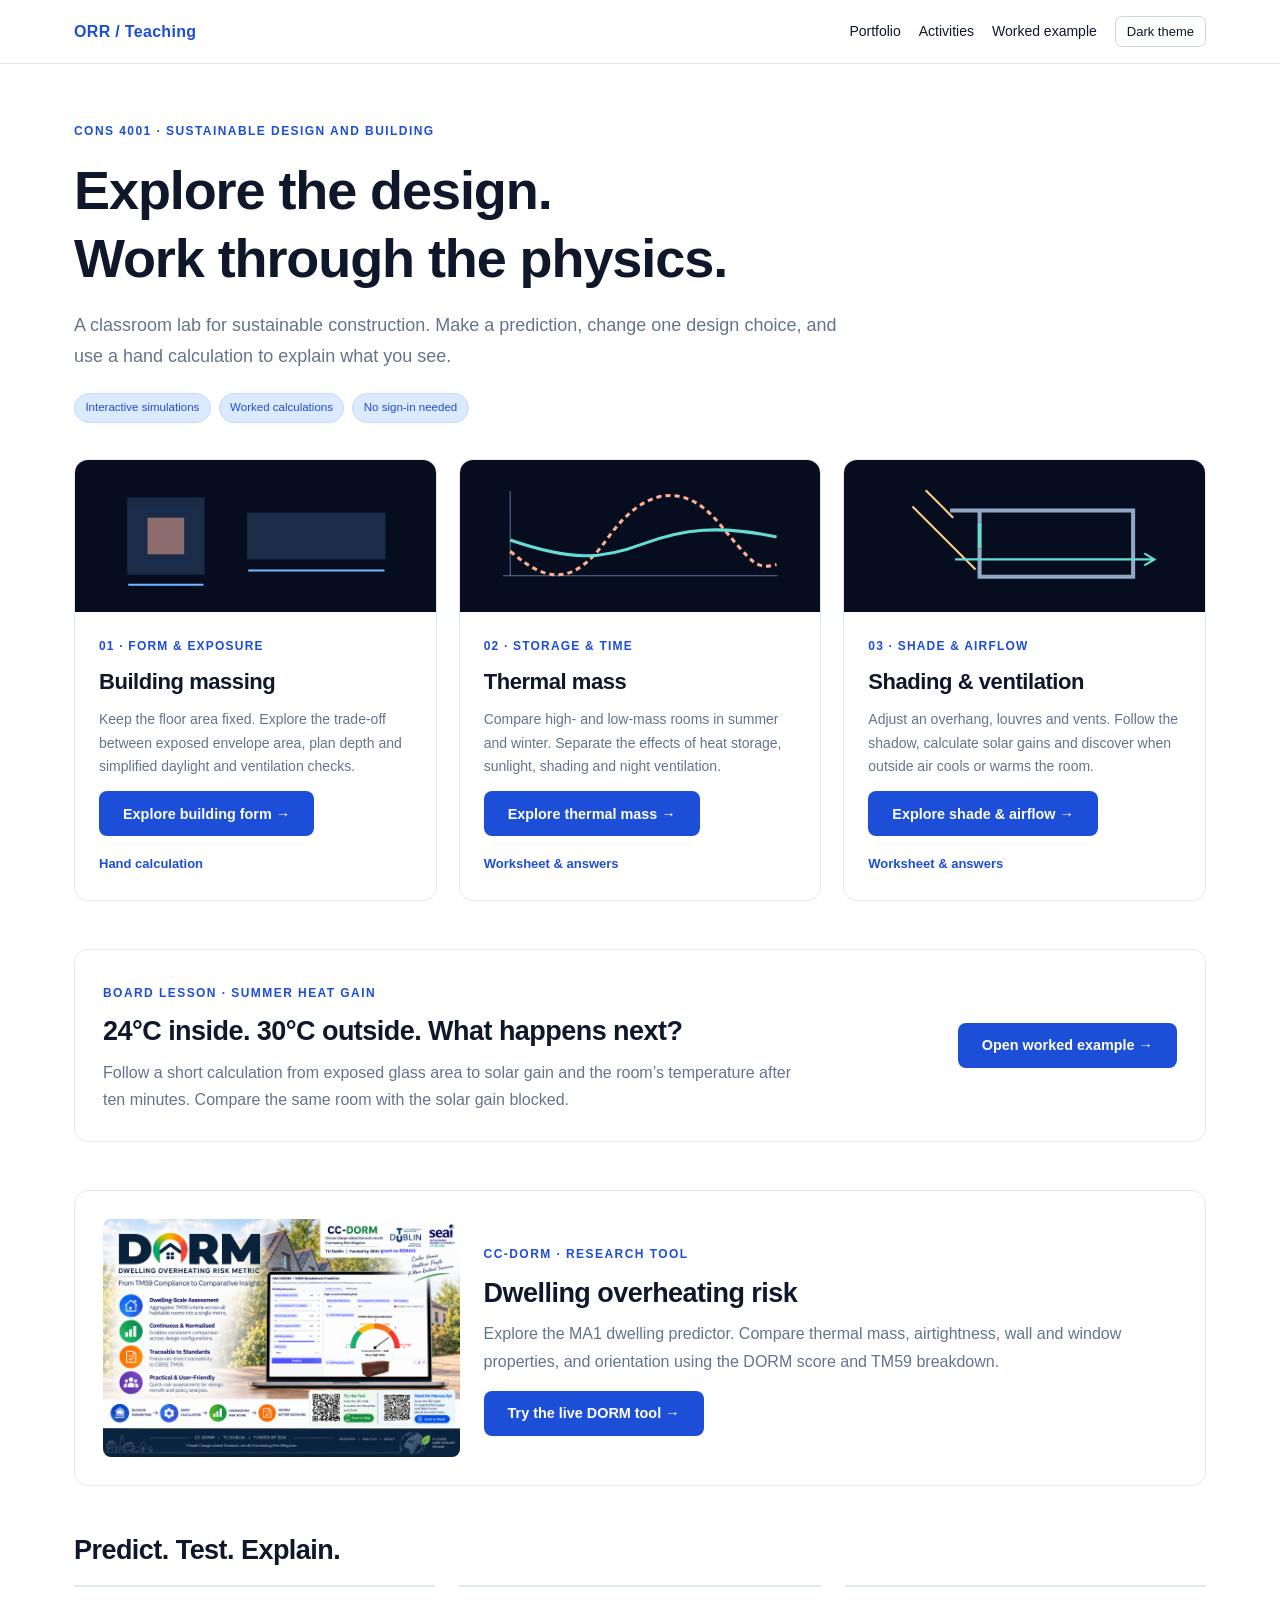
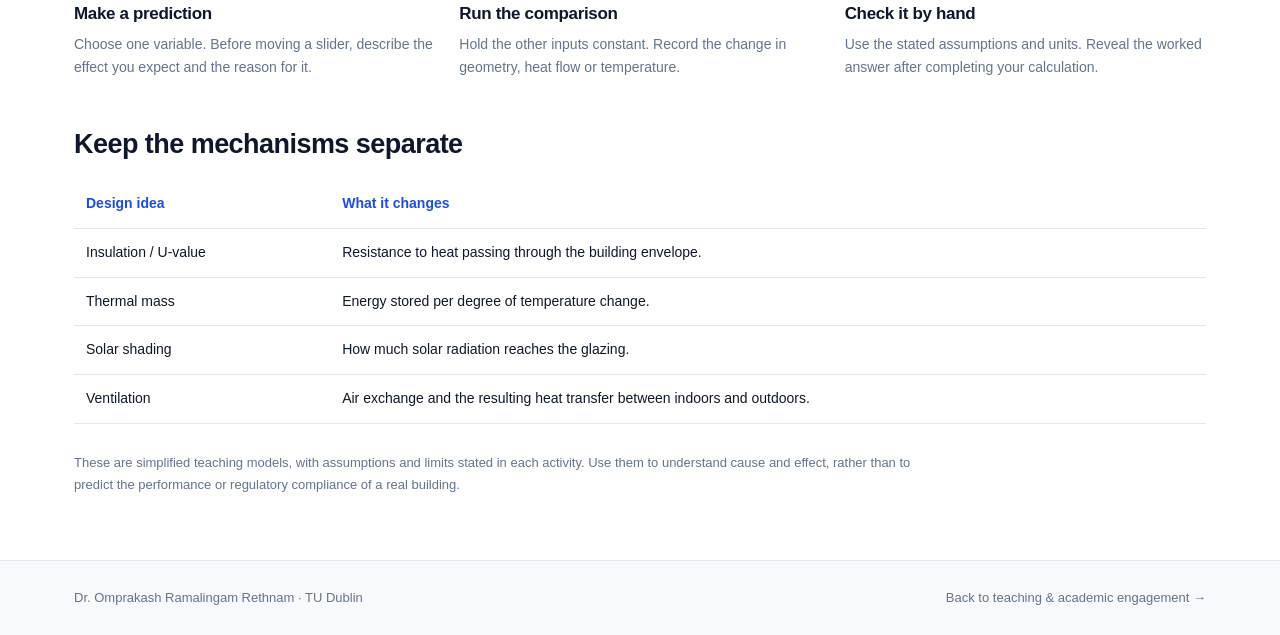
==== commit cc9f2d06: "Embed the DORM overheating predictor in the portfolio" ====
--- a/teaching/index.html
+++ b/teaching/index.html
@@ -13,6 +13,7 @@
 <article class="lesson-card"><div class="lesson-art"><svg viewBox="0 0 300 120" role="img" aria-label="A shaded room with cross ventilation"><path d="M77 35H257V100H106V72M106 35V47" fill="none" stroke="#91a8c6" stroke-width="4"/><path d="M106 47V72" stroke="#65ddd5" stroke-width="4"/><path d="M53 15L80 42M40 31L102 93" stroke="#ffd17e" stroke-width="2"/><path d="M82 83H277M268 77L278 83L268 89" fill="none" stroke="#65ddd5" stroke-width="2"/></svg></div><div class="lesson-body"><span class="lesson-index">03 · Shade & airflow</span><h2>Shading & ventilation</h2><p>Adjust an overhang, louvres and vents. Follow the shadow, calculate solar gains and discover when outside air cools or warms the room.</p><a class="btn btn-primary" href="shading-ventilation.html">Explore shade & airflow →</a><div class="lesson-links"><a href="shading-ventilation.html#calculate">Worksheet & answers</a></div></div></article>
 </div>
 <section class="lab-section" id="worked-example"><div class="board-feature"><div><span class="lab-eyebrow">Board lesson · Summer heat gain</span><h2 style="margin:10px 0">24°C inside. 30°C outside. What happens next?</h2><p>Follow a short calculation from exposed glass area to solar gain and the room’s temperature after ten minutes. Compare the same room with the solar gain blocked.</p></div><a href="summer-heat-gain.html" class="btn btn-primary">Open worked example →</a></div></section>
+<section class="lab-section" aria-labelledby="dorm-title"><div class="board-feature"><a href="../tools/dorm.html" class="dorm-feature-image"><img src="../assets/dorm-overheating-tool.png" alt="DORM dwelling overheating risk tool preview" width="1536" height="1024" loading="lazy" style="display:block;width:100%;height:auto;border-radius:8px"></a><div><span class="lab-eyebrow">CC-DORM · Research tool</span><h2 id="dorm-title" style="margin:10px 0">Dwelling overheating risk</h2><p>Explore the MA1 dwelling predictor. Compare thermal mass, airtightness, wall and window properties, and orientation using the DORM score and TM59 breakdown.</p><a href="../tools/dorm.html" class="btn btn-primary" style="margin-top:16px">Try the live DORM tool →</a></div></div></section>
 <section class="lab-section"><h2>Predict. Test. Explain.</h2><div class="lab-steps"><div class="lab-step"><h3>Make a prediction</h3><p>Choose one variable. Before moving a slider, describe the effect you expect and the reason for it.</p></div><div class="lab-step"><h3>Run the comparison</h3><p>Hold the other inputs constant. Record the change in geometry, heat flow or temperature.</p></div><div class="lab-step"><h3>Check it by hand</h3><p>Use the stated assumptions and units. Reveal the worked answer after completing your calculation.</p></div></div></section>
 <section class="lab-section"><h2>Keep the mechanisms separate</h2><table class="lab-concept-table"><thead><tr><th>Design idea</th><th>What it changes</th></tr></thead><tbody><tr><td>Insulation / U-value</td><td>Resistance to heat passing through the building envelope.</td></tr><tr><td>Thermal mass</td><td>Energy stored per degree of temperature change.</td></tr><tr><td>Solar shading</td><td>How much solar radiation reaches the glazing.</td></tr><tr><td>Ventilation</td><td>Air exchange and the resulting heat transfer between indoors and outdoors.</td></tr></tbody></table></section>
 <p class="lab-disclaimer">These are simplified teaching models, with assumptions and limits stated in each activity. Use them to understand cause and effect, rather than to predict the performance or regulatory compliance of a real building.</p>
--- a/css/teaching.css
+++ b/css/teaching.css
@@ -48,3 +48,6 @@
 @media (max-width: 900px) { .lesson-grid { grid-template-columns: 1fr; } .lesson-card { display: grid; grid-template-columns: 200px 1fr; } .lesson-art { height: 100%; min-height: 230px; } .board-feature, .teaching-lab-feature { align-items: flex-start; flex-direction: column; } }
 @media (max-width: 560px) { .lab-main { padding: 30px 18px 44px; } .lab-header-inner { padding: 12px 18px; } .lab-header nav { gap: 12px; } .lesson-card { display: flex; } .lesson-art { height: 140px; min-height: 0; } .lab-steps { grid-template-columns: 1fr; } .lesson-body { padding: 20px; } .lab-lead { font-size: 16px; } .board-feature, .teaching-lab-feature { padding: 22px; } }
 @media print { .lab-header, .lab-footer, .board-actions, #copyStatus { display: none !important; } .lab-main { max-width: none; padding: 0; } .board-step { break-inside: avoid; } .board-equation { background: none; border-left: 2px solid #777; } body { color: #000 !important; background: #fff !important; } p, h1, h2 { color: #000 !important; } }
+
+.dorm-feature-image { flex: 0 1 360px; }
+@media (max-width: 900px) { .dorm-feature-image { flex: none; width: min(100%, 420px); } }
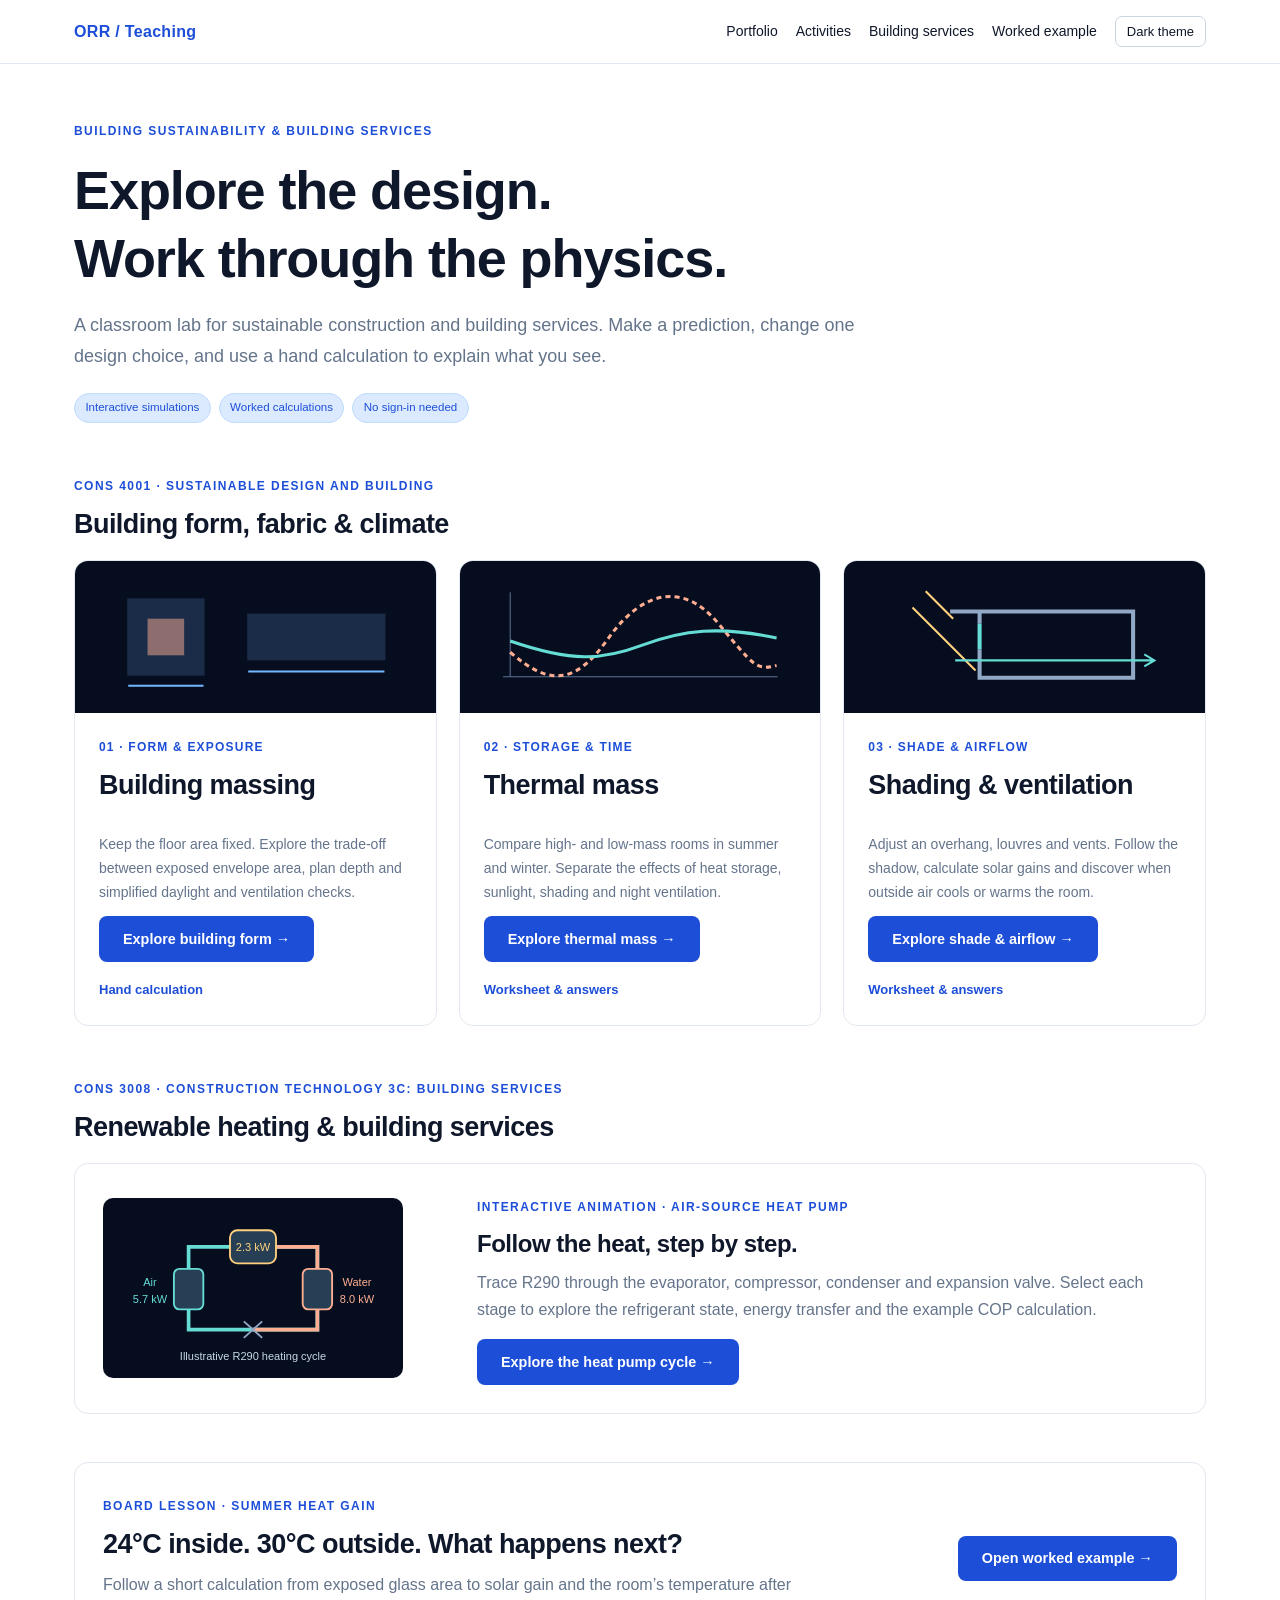
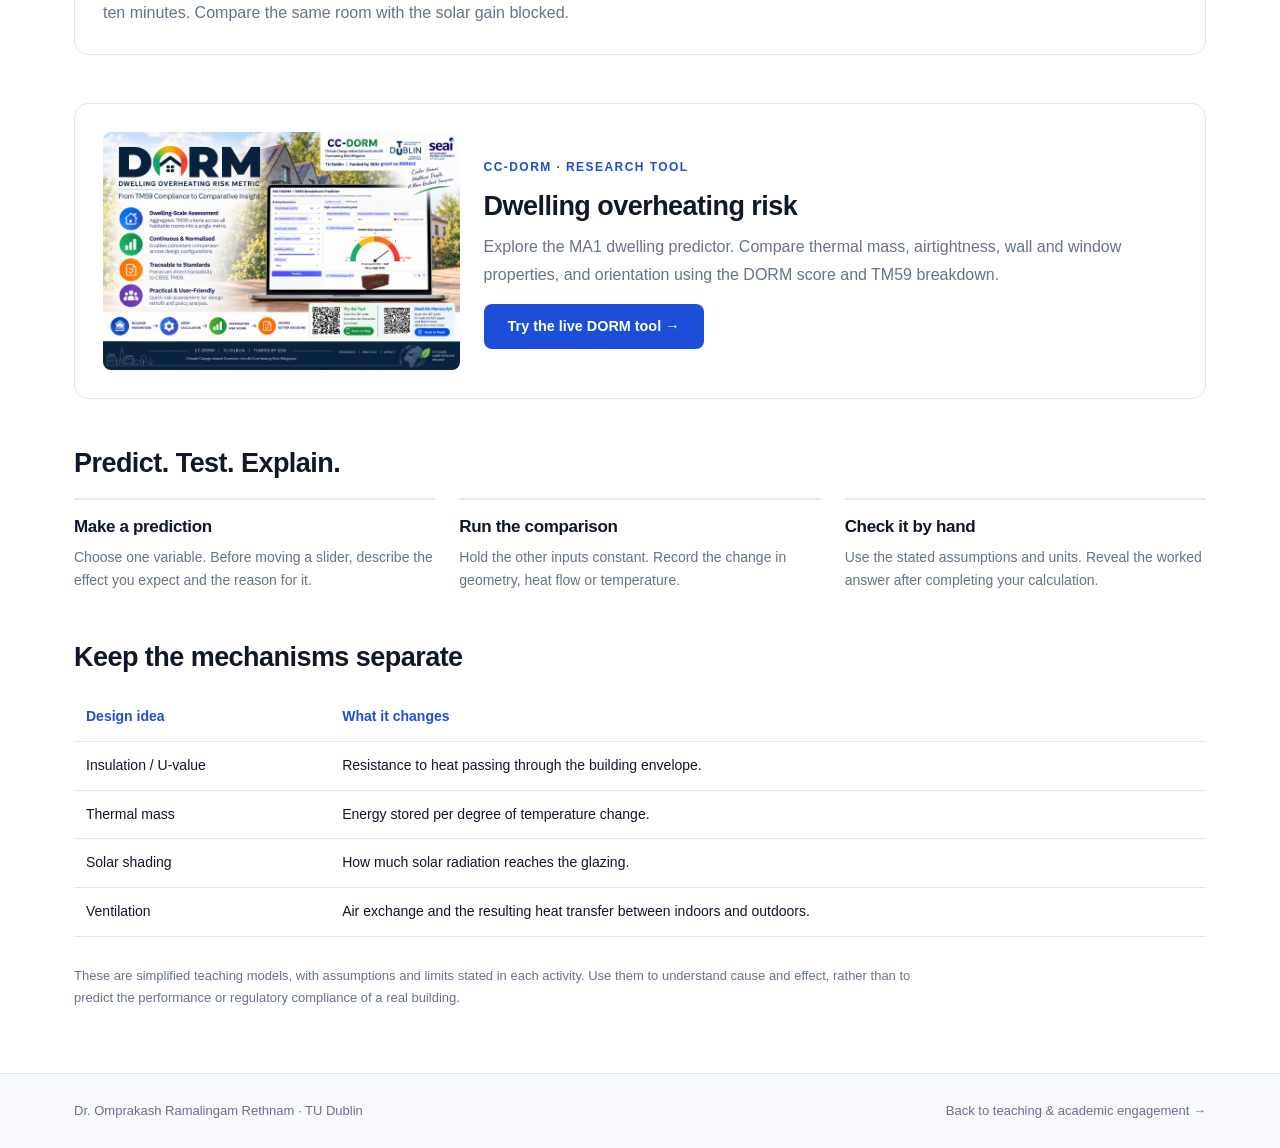
==== commit 27b5246c: "Add the Building Services heat pump teaching animation" ====
--- a/teaching/index.html
+++ b/teaching/index.html
@@ -1,17 +1,18 @@
 <!DOCTYPE html>
 <html lang="en" data-theme="light"><head><meta charset="utf-8"><meta name="viewport" content="width=device-width,initial-scale=1">
-<title>Sustainable Construction Lab | Dr. Omprakash Ramalingam Rethnam</title>
-<meta name="description" content="Interactive teaching tools and worked calculations for building form, thermal mass, solar shading and natural ventilation. Sustainable construction with Dr. Omprakash Ramalingam Rethnam, TU Dublin.">
+<title>Building Sustainability &amp; Services Lab | Dr. Omprakash Ramalingam Rethnam</title>
+<meta name="description" content="Interactive teaching tools for building form, thermal mass, solar shading, ventilation and air-source heat pumps. Building sustainability and services with Dr. Omprakash Ramalingam Rethnam, TU Dublin.">
 <link rel="stylesheet" href="../css/style.css"><link rel="stylesheet" href="../css/teaching.css">
 </head><body>
-<header class="lab-header"><div class="lab-header-inner"><a class="lab-brand" href="../index.html">ORR / Teaching</a><nav aria-label="Teaching navigation"><a href="../index.html#teaching">Portfolio</a><a href="#activities">Activities</a><a href="#worked-example">Worked example</a><button id="labTheme" class="lab-theme" type="button">Dark theme</button></nav></div></header>
-<main class="lab-main"><span class="lab-eyebrow">CONS 4001 · Sustainable Design and Building</span><h1>Explore the design.<br>Work through the physics.</h1><p class="lab-lead">A classroom lab for sustainable construction. Make a prediction, change one design choice, and use a hand calculation to explain what you see.</p>
+<header class="lab-header"><div class="lab-header-inner"><a class="lab-brand" href="../index.html">ORR / Teaching</a><nav aria-label="Teaching navigation"><a href="../index.html#teaching">Portfolio</a><a href="#activities">Activities</a><a href="#building-services">Building services</a><a href="#worked-example">Worked example</a><button id="labTheme" class="lab-theme" type="button">Dark theme</button></nav></div></header>
+<main class="lab-main"><span class="lab-eyebrow">Building sustainability &amp; building services</span><h1>Explore the design.<br>Work through the physics.</h1><p class="lab-lead">A classroom lab for sustainable construction and building services. Make a prediction, change one design choice, and use a hand calculation to explain what you see.</p>
 <div class="lab-meta"><span class="chip">Interactive simulations</span><span class="chip">Worked calculations</span><span class="chip">No sign-in needed</span></div>
-<div id="activities" class="lesson-grid">
+<section id="activities" class="lab-section" aria-labelledby="sustainable-title"><span class="lab-eyebrow">CONS 4001 · Sustainable Design and Building</span><h2 id="sustainable-title" style="margin-top:10px">Building form, fabric &amp; climate</h2><div class="lesson-grid">
 <article class="lesson-card"><div class="lesson-art"><svg viewBox="0 0 300 120" role="img" aria-label="Compact and elongated building footprints"><rect x="25" y="23" width="74" height="74" fill="currentColor" opacity=".18" stroke="currentColor" stroke-width="2"/><rect x="44" y="42" width="36" height="36" fill="#ffae91" opacity=".5"/><rect x="143" y="38" width="134" height="44" fill="currentColor" opacity=".18" stroke="currentColor" stroke-width="2"/><path d="M25 108H99M143 94H277" stroke="currentColor" stroke-width="2"/></svg></div><div class="lesson-body"><span class="lesson-index">01 · Form & exposure</span><h2>Building massing</h2><p>Keep the floor area fixed. Explore the trade-off between exposed envelope area, plan depth and simplified daylight and ventilation checks.</p><a class="btn btn-primary" href="building-massing.html">Explore building form →</a><div class="lesson-links"><a href="building-massing.html#calculate">Hand calculation</a></div></div></article>
 <article class="lesson-card"><div class="lesson-art"><svg viewBox="0 0 300 120" role="img" aria-label="Large and small daily temperature swings"><path d="M15 99H285M22 16V99" fill="none" stroke="#5e7194"/><path d="M22 75C58 106 84 110 118 62S192 5 227 47S264 93 284 88" fill="none" stroke="#ffae91" stroke-width="3" stroke-dasharray="5 4"/><path d="M22 64C83 85 112 83 152 68S228 49 284 61" fill="none" stroke="#65ddd5" stroke-width="3"/></svg></div><div class="lesson-body"><span class="lesson-index">02 · Storage & time</span><h2>Thermal mass</h2><p>Compare high- and low-mass rooms in summer and winter. Separate the effects of heat storage, sunlight, shading and night ventilation.</p><a class="btn btn-primary" href="thermal-mass.html">Explore thermal mass →</a><div class="lesson-links"><a href="thermal-mass.html#calculate">Worksheet & answers</a></div></div></article>
 <article class="lesson-card"><div class="lesson-art"><svg viewBox="0 0 300 120" role="img" aria-label="A shaded room with cross ventilation"><path d="M77 35H257V100H106V72M106 35V47" fill="none" stroke="#91a8c6" stroke-width="4"/><path d="M106 47V72" stroke="#65ddd5" stroke-width="4"/><path d="M53 15L80 42M40 31L102 93" stroke="#ffd17e" stroke-width="2"/><path d="M82 83H277M268 77L278 83L268 89" fill="none" stroke="#65ddd5" stroke-width="2"/></svg></div><div class="lesson-body"><span class="lesson-index">03 · Shade & airflow</span><h2>Shading & ventilation</h2><p>Adjust an overhang, louvres and vents. Follow the shadow, calculate solar gains and discover when outside air cools or warms the room.</p><a class="btn btn-primary" href="shading-ventilation.html">Explore shade & airflow →</a><div class="lesson-links"><a href="shading-ventilation.html#calculate">Worksheet & answers</a></div></div></article>
-</div>
+</div></section>
+<section id="building-services" class="lab-section" aria-labelledby="services-title"><span class="lab-eyebrow">CONS 3008 · Construction Technology 3C: Building Services</span><h2 id="services-title" style="margin-top:10px">Renewable heating &amp; building services</h2><div class="board-feature"><div class="heat-pump-art"><svg viewBox="0 0 300 170" role="img" aria-label="Heat from outdoor air plus electricity supplies heating water"><path d="M80 40H220V130H80Z" fill="none" stroke="#65ddd5" stroke-width="4"/><path d="M150 40H220V130H150" fill="none" stroke="#ffae91" stroke-width="4"/><rect x="125" y="22" width="50" height="36" rx="8" fill="#263f55" stroke="#ffd17e" stroke-width="2"/><text x="150" y="45" text-anchor="middle" fill="#ffd17e" font-size="12">2.3 kW</text><rect x="64" y="64" width="32" height="44" rx="6" fill="#263f55" stroke="#65ddd5" stroke-width="2"/><rect x="204" y="64" width="32" height="44" rx="6" fill="#263f55" stroke="#ffae91" stroke-width="2"/><text x="38" y="83" text-anchor="middle" fill="#65ddd5" font-size="12">Air</text><text x="38" y="101" text-anchor="middle" fill="#65ddd5" font-size="12">5.7 kW</text><text x="263" y="83" text-anchor="middle" fill="#ffae91" font-size="12">Water</text><text x="263" y="101" text-anchor="middle" fill="#ffae91" font-size="12">8.0 kW</text><path d="M140 121L150 130L140 139M160 121L150 130L160 139" stroke="#91a8c6" stroke-width="2" fill="none"/><text x="150" y="163" text-anchor="middle" fill="#c6d8e7" font-size="12">Illustrative R290 heating cycle</text></svg></div><div><span class="lab-eyebrow">Interactive animation · Air-source heat pump</span><h3 style="font-size:24px;margin:10px 0">Follow the heat, step by step.</h3><p>Trace R290 through the evaporator, compressor, condenser and expansion valve. Select each stage to explore the refrigerant state, energy transfer and the example COP calculation.</p><a href="air-source-heat-pump/" class="btn btn-primary" style="margin-top:16px">Explore the heat pump cycle →</a></div></div></section>
 <section class="lab-section" id="worked-example"><div class="board-feature"><div><span class="lab-eyebrow">Board lesson · Summer heat gain</span><h2 style="margin:10px 0">24°C inside. 30°C outside. What happens next?</h2><p>Follow a short calculation from exposed glass area to solar gain and the room’s temperature after ten minutes. Compare the same room with the solar gain blocked.</p></div><a href="summer-heat-gain.html" class="btn btn-primary">Open worked example →</a></div></section>
 <section class="lab-section" aria-labelledby="dorm-title"><div class="board-feature"><a href="../tools/dorm.html" class="dorm-feature-image"><img src="../assets/dorm-overheating-tool.png" alt="DORM dwelling overheating risk tool preview" width="1536" height="1024" loading="lazy" style="display:block;width:100%;height:auto;border-radius:8px"></a><div><span class="lab-eyebrow">CC-DORM · Research tool</span><h2 id="dorm-title" style="margin:10px 0">Dwelling overheating risk</h2><p>Explore the MA1 dwelling predictor. Compare thermal mass, airtightness, wall and window properties, and orientation using the DORM score and TM59 breakdown.</p><a href="../tools/dorm.html" class="btn btn-primary" style="margin-top:16px">Try the live DORM tool →</a></div></div></section>
 <section class="lab-section"><h2>Predict. Test. Explain.</h2><div class="lab-steps"><div class="lab-step"><h3>Make a prediction</h3><p>Choose one variable. Before moving a slider, describe the effect you expect and the reason for it.</p></div><div class="lab-step"><h3>Run the comparison</h3><p>Hold the other inputs constant. Record the change in geometry, heat flow or temperature.</p></div><div class="lab-step"><h3>Check it by hand</h3><p>Use the stated assumptions and units. Reveal the worked answer after completing your calculation.</p></div></div></section>
--- a/css/teaching.css
+++ b/css/teaching.css
@@ -51,3 +51,7 @@
 
 .dorm-feature-image { flex: 0 1 360px; }
 @media (max-width: 900px) { .dorm-feature-image { flex: none; width: min(100%, 420px); } }
+
+.heat-pump-art { flex: 0 0 300px; background: var(--hero-bg); border-radius: 10px; padding: 12px; }
+.heat-pump-art svg { display: block; width: 100%; height: auto; }
+@media (max-width: 900px) { .heat-pump-art { flex: none; width: min(100%, 360px); } }
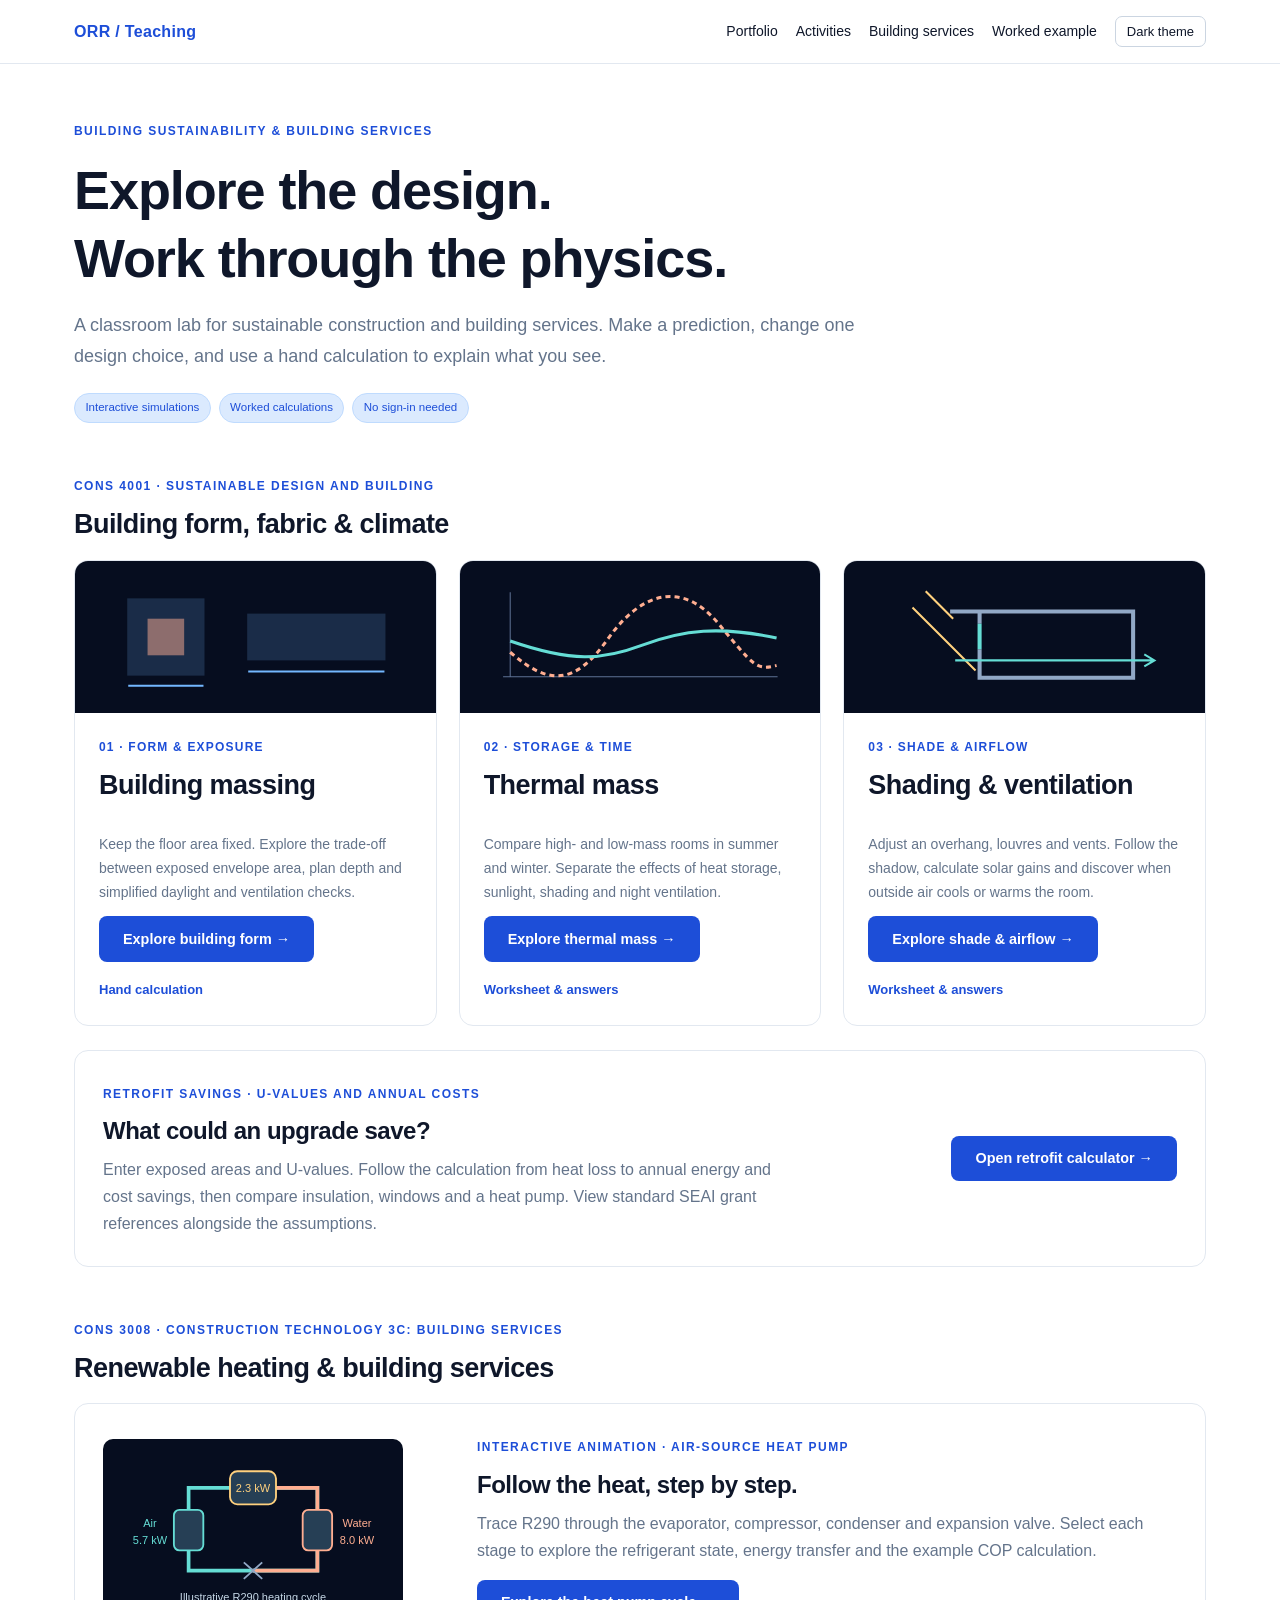
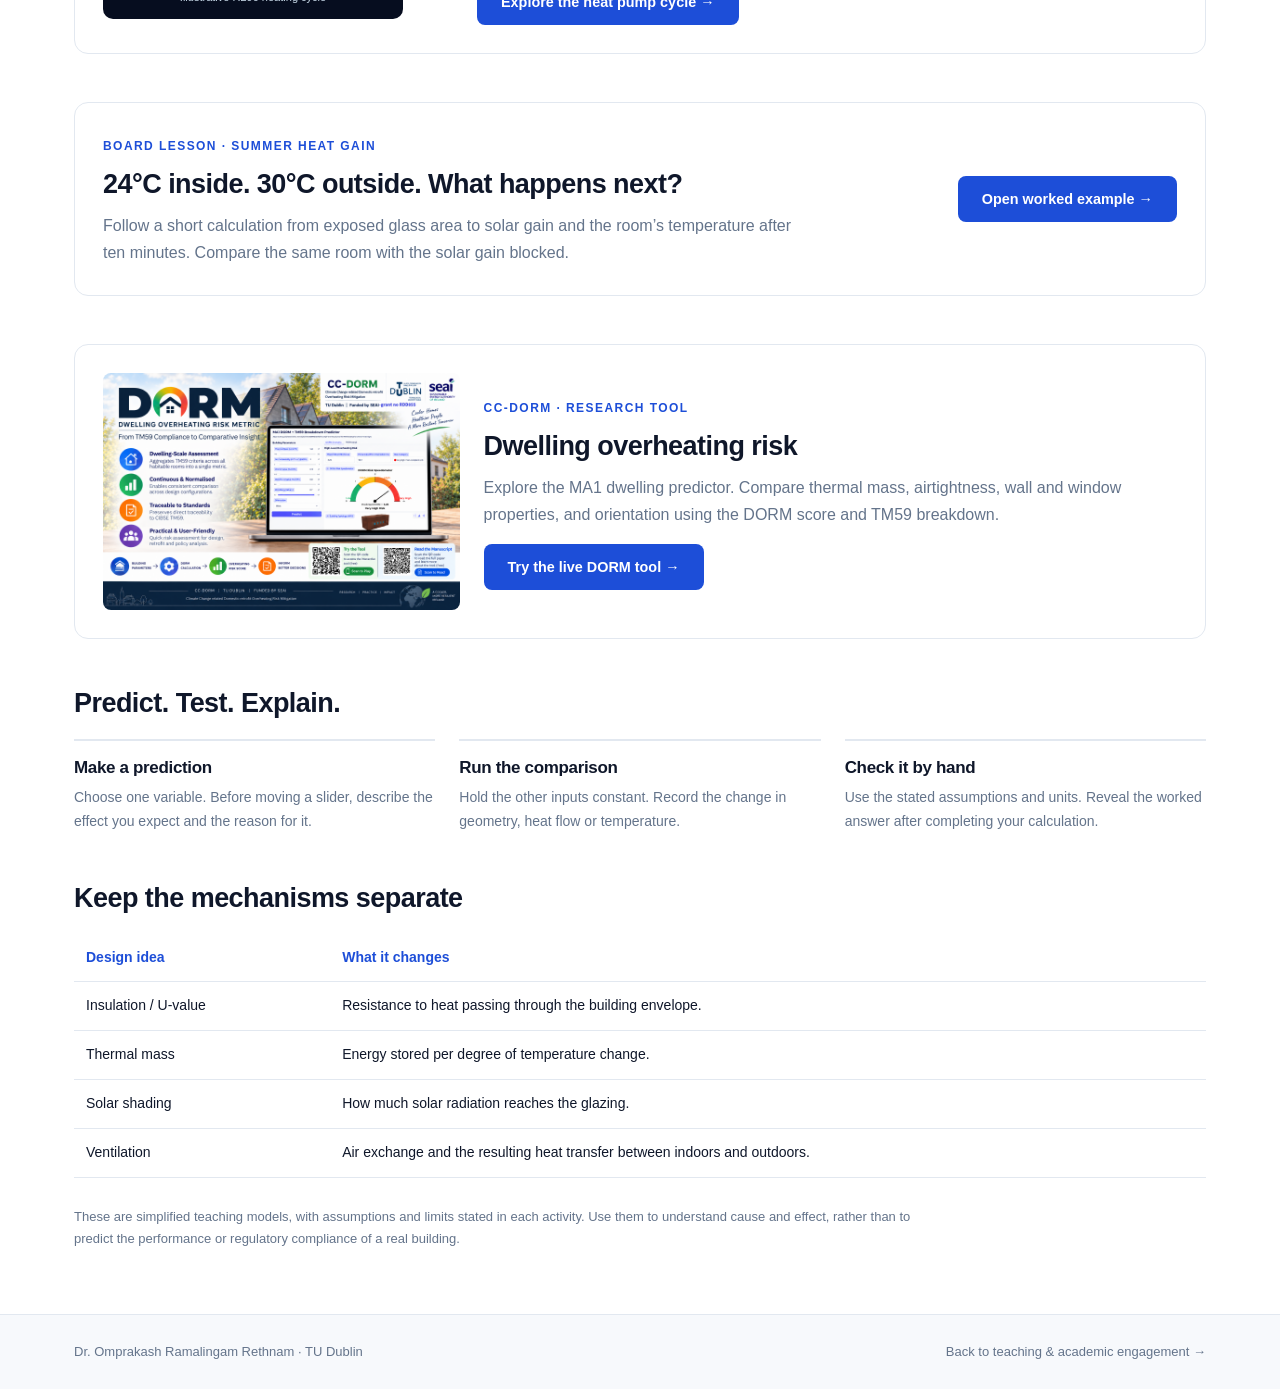
==== commit da9aa5ec: "Add retrofit savings calculator to the Teaching Lab" ====
--- a/teaching/index.html
+++ b/teaching/index.html
@@ -1,7 +1,7 @@
 <!DOCTYPE html>
 <html lang="en" data-theme="light"><head><meta charset="utf-8"><meta name="viewport" content="width=device-width,initial-scale=1">
 <title>Building Sustainability &amp; Services Lab | Dr. Omprakash Ramalingam Rethnam</title>
-<meta name="description" content="Interactive teaching tools for building form, thermal mass, solar shading, ventilation and air-source heat pumps. Building sustainability and services with Dr. Omprakash Ramalingam Rethnam, TU Dublin.">
+<meta name="description" content="Interactive teaching tools for building form, thermal mass, solar shading, ventilation, retrofit savings and air-source heat pumps. Building sustainability and services with Dr. Omprakash Ramalingam Rethnam, TU Dublin.">
 <link rel="stylesheet" href="../css/style.css"><link rel="stylesheet" href="../css/teaching.css">
 </head><body>
 <header class="lab-header"><div class="lab-header-inner"><a class="lab-brand" href="../index.html">ORR / Teaching</a><nav aria-label="Teaching navigation"><a href="../index.html#teaching">Portfolio</a><a href="#activities">Activities</a><a href="#building-services">Building services</a><a href="#worked-example">Worked example</a><button id="labTheme" class="lab-theme" type="button">Dark theme</button></nav></div></header>
@@ -11,7 +11,7 @@
 <article class="lesson-card"><div class="lesson-art"><svg viewBox="0 0 300 120" role="img" aria-label="Compact and elongated building footprints"><rect x="25" y="23" width="74" height="74" fill="currentColor" opacity=".18" stroke="currentColor" stroke-width="2"/><rect x="44" y="42" width="36" height="36" fill="#ffae91" opacity=".5"/><rect x="143" y="38" width="134" height="44" fill="currentColor" opacity=".18" stroke="currentColor" stroke-width="2"/><path d="M25 108H99M143 94H277" stroke="currentColor" stroke-width="2"/></svg></div><div class="lesson-body"><span class="lesson-index">01 · Form & exposure</span><h2>Building massing</h2><p>Keep the floor area fixed. Explore the trade-off between exposed envelope area, plan depth and simplified daylight and ventilation checks.</p><a class="btn btn-primary" href="building-massing.html">Explore building form →</a><div class="lesson-links"><a href="building-massing.html#calculate">Hand calculation</a></div></div></article>
 <article class="lesson-card"><div class="lesson-art"><svg viewBox="0 0 300 120" role="img" aria-label="Large and small daily temperature swings"><path d="M15 99H285M22 16V99" fill="none" stroke="#5e7194"/><path d="M22 75C58 106 84 110 118 62S192 5 227 47S264 93 284 88" fill="none" stroke="#ffae91" stroke-width="3" stroke-dasharray="5 4"/><path d="M22 64C83 85 112 83 152 68S228 49 284 61" fill="none" stroke="#65ddd5" stroke-width="3"/></svg></div><div class="lesson-body"><span class="lesson-index">02 · Storage & time</span><h2>Thermal mass</h2><p>Compare high- and low-mass rooms in summer and winter. Separate the effects of heat storage, sunlight, shading and night ventilation.</p><a class="btn btn-primary" href="thermal-mass.html">Explore thermal mass →</a><div class="lesson-links"><a href="thermal-mass.html#calculate">Worksheet & answers</a></div></div></article>
 <article class="lesson-card"><div class="lesson-art"><svg viewBox="0 0 300 120" role="img" aria-label="A shaded room with cross ventilation"><path d="M77 35H257V100H106V72M106 35V47" fill="none" stroke="#91a8c6" stroke-width="4"/><path d="M106 47V72" stroke="#65ddd5" stroke-width="4"/><path d="M53 15L80 42M40 31L102 93" stroke="#ffd17e" stroke-width="2"/><path d="M82 83H277M268 77L278 83L268 89" fill="none" stroke="#65ddd5" stroke-width="2"/></svg></div><div class="lesson-body"><span class="lesson-index">03 · Shade & airflow</span><h2>Shading & ventilation</h2><p>Adjust an overhang, louvres and vents. Follow the shadow, calculate solar gains and discover when outside air cools or warms the room.</p><a class="btn btn-primary" href="shading-ventilation.html">Explore shade & airflow →</a><div class="lesson-links"><a href="shading-ventilation.html#calculate">Worksheet & answers</a></div></div></article>
-</div></section>
+</div><div class="board-feature" style="margin-top:24px"><div><span class="lab-eyebrow">Retrofit savings · U-values and annual costs</span><h3 style="font-size:24px;margin:10px 0">What could an upgrade save?</h3><p>Enter exposed areas and U-values. Follow the calculation from heat loss to annual energy and cost savings, then compare insulation, windows and a heat pump. View standard SEAI grant references alongside the assumptions.</p></div><a class="btn btn-primary" href="retrofit-savings.html">Open retrofit calculator →</a></div></section>
 <section id="building-services" class="lab-section" aria-labelledby="services-title"><span class="lab-eyebrow">CONS 3008 · Construction Technology 3C: Building Services</span><h2 id="services-title" style="margin-top:10px">Renewable heating &amp; building services</h2><div class="board-feature"><div class="heat-pump-art"><svg viewBox="0 0 300 170" role="img" aria-label="Heat from outdoor air plus electricity supplies heating water"><path d="M80 40H220V130H80Z" fill="none" stroke="#65ddd5" stroke-width="4"/><path d="M150 40H220V130H150" fill="none" stroke="#ffae91" stroke-width="4"/><rect x="125" y="22" width="50" height="36" rx="8" fill="#263f55" stroke="#ffd17e" stroke-width="2"/><text x="150" y="45" text-anchor="middle" fill="#ffd17e" font-size="12">2.3 kW</text><rect x="64" y="64" width="32" height="44" rx="6" fill="#263f55" stroke="#65ddd5" stroke-width="2"/><rect x="204" y="64" width="32" height="44" rx="6" fill="#263f55" stroke="#ffae91" stroke-width="2"/><text x="38" y="83" text-anchor="middle" fill="#65ddd5" font-size="12">Air</text><text x="38" y="101" text-anchor="middle" fill="#65ddd5" font-size="12">5.7 kW</text><text x="263" y="83" text-anchor="middle" fill="#ffae91" font-size="12">Water</text><text x="263" y="101" text-anchor="middle" fill="#ffae91" font-size="12">8.0 kW</text><path d="M140 121L150 130L140 139M160 121L150 130L160 139" stroke="#91a8c6" stroke-width="2" fill="none"/><text x="150" y="163" text-anchor="middle" fill="#c6d8e7" font-size="12">Illustrative R290 heating cycle</text></svg></div><div><span class="lab-eyebrow">Interactive animation · Air-source heat pump</span><h3 style="font-size:24px;margin:10px 0">Follow the heat, step by step.</h3><p>Trace R290 through the evaporator, compressor, condenser and expansion valve. Select each stage to explore the refrigerant state, energy transfer and the example COP calculation.</p><a href="air-source-heat-pump/" class="btn btn-primary" style="margin-top:16px">Explore the heat pump cycle →</a></div></div></section>
 <section class="lab-section" id="worked-example"><div class="board-feature"><div><span class="lab-eyebrow">Board lesson · Summer heat gain</span><h2 style="margin:10px 0">24°C inside. 30°C outside. What happens next?</h2><p>Follow a short calculation from exposed glass area to solar gain and the room’s temperature after ten minutes. Compare the same room with the solar gain blocked.</p></div><a href="summer-heat-gain.html" class="btn btn-primary">Open worked example →</a></div></section>
 <section class="lab-section" aria-labelledby="dorm-title"><div class="board-feature"><a href="../tools/dorm.html" class="dorm-feature-image"><img src="../assets/dorm-overheating-tool.png" alt="DORM dwelling overheating risk tool preview" width="1536" height="1024" loading="lazy" style="display:block;width:100%;height:auto;border-radius:8px"></a><div><span class="lab-eyebrow">CC-DORM · Research tool</span><h2 id="dorm-title" style="margin:10px 0">Dwelling overheating risk</h2><p>Explore the MA1 dwelling predictor. Compare thermal mass, airtightness, wall and window properties, and orientation using the DORM score and TM59 breakdown.</p><a href="../tools/dorm.html" class="btn btn-primary" style="margin-top:16px">Try the live DORM tool →</a></div></div></section>
--- a/css/teaching.css
+++ b/css/teaching.css
@@ -55,3 +55,5 @@
 .heat-pump-art { flex: 0 0 300px; background: var(--hero-bg); border-radius: 10px; padding: 12px; }
 .heat-pump-art svg { display: block; width: 100%; height: auto; }
 @media (max-width: 900px) { .heat-pump-art { flex: none; width: min(100%, 360px); } }
+
+#activities, #building-services, #worked-example { scroll-margin-top: 150px; }
